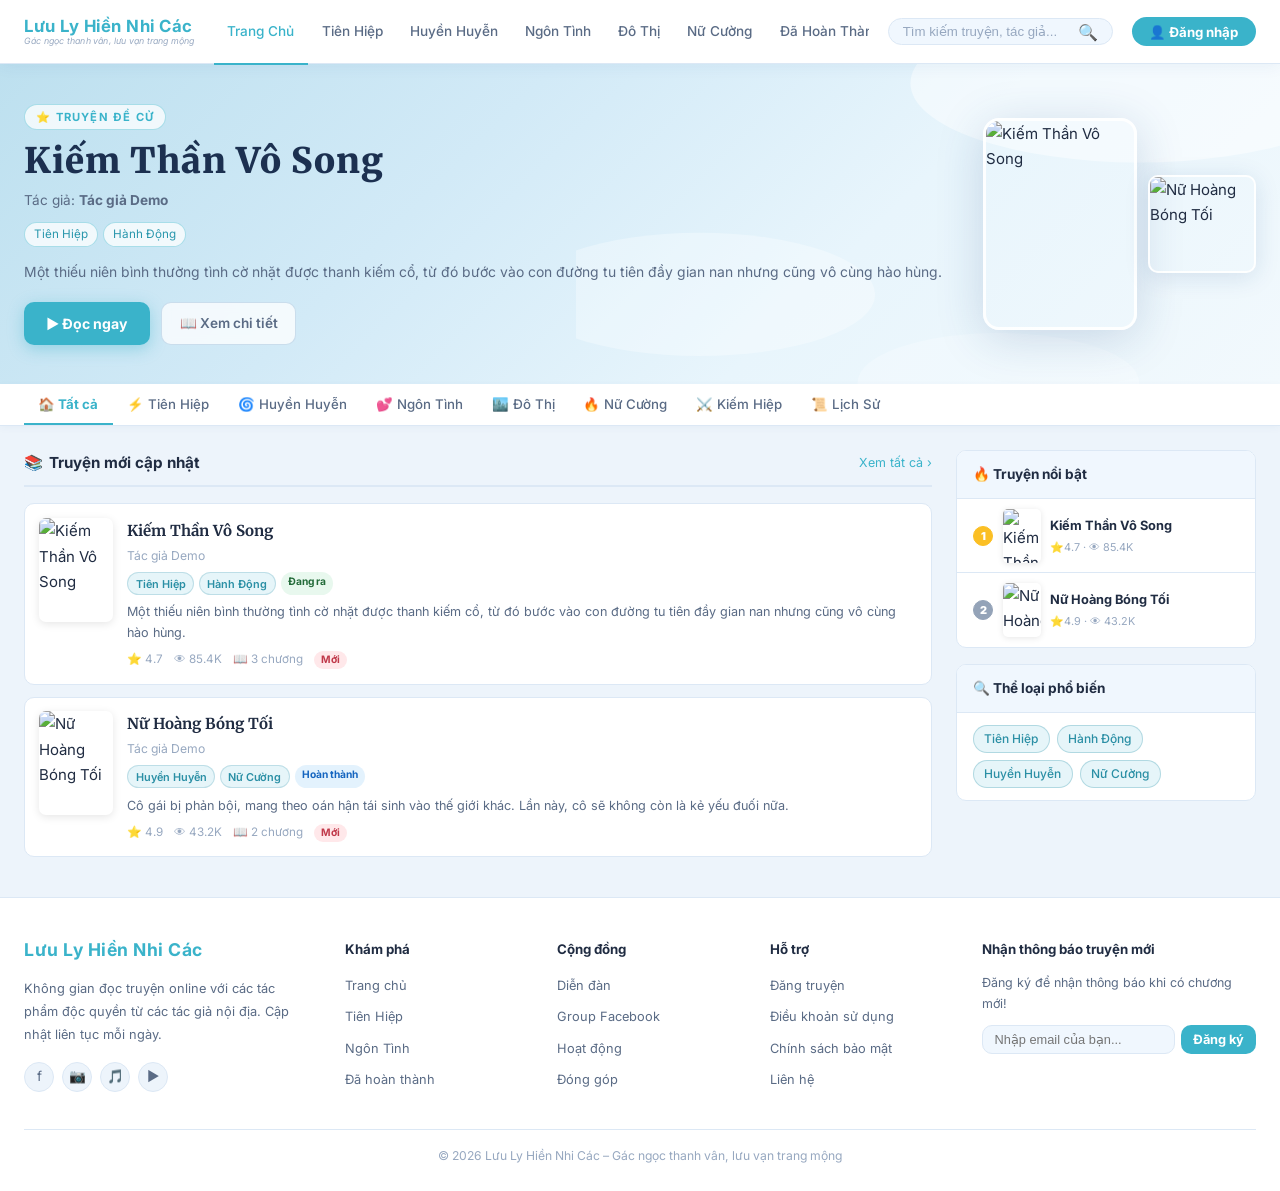
==== index.html @ 769b6526 "feat: member login/register system (login.html, register.html, otp-verify.html) - login.html: member" ====
<!DOCTYPE html>
<html lang="vi">
<head>
  <meta charset="UTF-8">
  <meta name="viewport" content="width=device-width, initial-scale=1.0">
  <title>Lưu Ly Hiền Nhi Các – Gác Ngọc Thanh Vân</title>
  <link rel="stylesheet" href="css/style.css">
</head>
<body>

<header>
  <div class="hdr-top">
    <a href="index.html" class="logo">
      <span class="logo-main">Lưu Ly Hiền Nhi Các</span>
      <span class="logo-slogan">Gác ngọc thanh vân, lưu vạn trang mộng</span>
    </a>
    <nav class="hdr-nav">
      <a href="index.html" class="active">Trang Chủ</a>
      <a href="index.html?genre=Tiên+Hiệp">Tiên Hiệp</a>
      <a href="index.html?genre=Huyền+Huyễn">Huyền Huyễn</a>
      <a href="index.html?genre=Ngôn+Tình">Ngôn Tình</a>
      <a href="index.html?genre=Đô+Thị">Đô Thị</a>
      <a href="index.html?genre=Nữ+Cường">Nữ Cường</a>
      <a href="index.html?status=Hoàn+thành">Đã Hoàn Thành</a>
      <a href="guide.html">✍️ Đăng Truyện</a>
    </nav>
    <div class="search-bar">
      <input type="text" id="search-input" placeholder="Tìm kiếm truyện, tác giả..."
             onkeydown="if(event.key==='Enter')doSearch()">
      <button onclick="doSearch()">🔍</button>
    </div>
    <button class="btn-login" onclick="alert('Tính năng sắp ra mắt!')">👤 Đăng nhập</button>
  </div>
</header>

<!-- HERO BANNER -->
<div class="hero-banner">
  <div class="hero-inner">
    <div class="hero-info">
      <div class="hero-badge">⭐ TRUYỆN ĐỀ CỬ</div>
      <h1 class="hero-title-big" id="hero-title">Đang tải...</h1>
      <div class="hero-meta" id="hero-author"></div>
      <div class="hero-tag-list" id="hero-tags"></div>
      <p class="hero-excerpt" id="hero-desc"></p>
      <div class="hero-action-btns" id="hero-btns"></div>
    </div>
    <div class="hero-covers" id="hero-covers"></div>
  </div>
</div>

<!-- GENRE TABS -->
<div class="genre-tabs-bar">
  <div class="genre-tabs">
    <button class="genre-tab active" onclick="filterGenre(this,'')">🏠 Tất cả</button>
    <button class="genre-tab" onclick="filterGenre(this,'Tiên Hiệp')">⚡ Tiên Hiệp</button>
    <button class="genre-tab" onclick="filterGenre(this,'Huyền Huyễn')">🌀 Huyền Huyễn</button>
    <button class="genre-tab" onclick="filterGenre(this,'Ngôn Tình')">💕 Ngôn Tình</button>
    <button class="genre-tab" onclick="filterGenre(this,'Đô Thị')">🏙️ Đô Thị</button>
    <button class="genre-tab" onclick="filterGenre(this,'Nữ Cường')">🔥 Nữ Cường</button>
    <button class="genre-tab" onclick="filterGenre(this,'Kiếm Hiệp')">⚔️ Kiếm Hiệp</button>
    <button class="genre-tab" onclick="filterGenre(this,'Lịch Sử')">📜 Lịch Sử</button>
  </div>
</div>

<!-- MAIN LAYOUT -->
<div class="page-layout">
  <main class="main-col">
    <div class="section-hdr">
      <h2>📚 <span id="section-heading">Truyện mới cập nhật</span></h2>
      <a href="#">Xem tất cả ›</a>
    </div>
    <div class="story-list" id="story-list">
      <div class="empty-state"><div class="icon">⏳</div><p>Đang tải...</p></div>
    </div>
  </main>

  <aside class="sidebar">
    <div class="sidebar-card">
      <div class="sidebar-card-title">🔥 Truyện nổi bật</div>
      <ul class="hot-list" id="hot-list"></ul>
    </div>
    <div class="sidebar-card">
      <div class="sidebar-card-title">🔍 Thể loại phổ biến</div>
      <div class="trend-tags" id="trend-tags"></div>
    </div>
  </aside>
</div>

<!-- FOOTER -->
<footer>
  <div class="footer-main">
    <div class="footer-brand">
      <a href="index.html" class="logo" style="margin-bottom:.5rem;display:inline-flex">
        <span class="logo-main">Lưu Ly Hiền Nhi Các</span>
      </a>
      <p class="footer-desc">Không gian đọc truyện online với các tác phẩm độc quyền từ các tác giả nội địa. Cập nhật liên tục mỗi ngày.</p>
      <div class="footer-social">
        <a href="#" title="Facebook">f</a>
        <a href="#" title="Instagram">📷</a>
        <a href="#" title="TikTok">🎵</a>
        <a href="#" title="YouTube">▶</a>
      </div>
    </div>
    <div class="footer-col">
      <h4>Khám phá</h4>
      <ul>
        <li><a href="index.html">Trang chủ</a></li>
        <li><a href="index.html?genre=Tiên+Hiệp">Tiên Hiệp</a></li>
        <li><a href="index.html?genre=Ngôn+Tình">Ngôn Tình</a></li>
        <li><a href="index.html?status=Hoàn+thành">Đã hoàn thành</a></li>
      </ul>
    </div>
    <div class="footer-col">
      <h4>Cộng đồng</h4>
      <ul>
        <li><a href="#">Diễn đàn</a></li>
        <li><a href="#">Group Facebook</a></li>
        <li><a href="#">Hoạt động</a></li>
        <li><a href="#">Đóng góp</a></li>
      </ul>
    </div>
    <div class="footer-col">
      <h4>Hỗ trợ</h4>
      <ul>
        <li><a href="guide.html">Đăng truyện</a></li>
        <li><a href="#">Điều khoản sử dụng</a></li>
        <li><a href="#">Chính sách bảo mật</a></li>
        <li><a href="#">Liên hệ</a></li>
      </ul>
    </div>
    <div class="footer-col footer-newsletter">
      <h4>Nhận thông báo truyện mới</h4>
      <p>Đăng ký để nhận thông báo khi có chương mới!</p>
      <div class="newsletter-form">
        <input type="email" id="newsletter-email" placeholder="Nhập email của bạn..."
               onkeydown="if(event.key==='Enter')subscribeNewsletter()">
        <button onclick="subscribeNewsletter()">Đăng ký</button>
      </div>
    </div>
  </div>
  <div class="footer-bottom">© 2026 Lưu Ly Hiền Nhi Các – Gác ngọc thanh vân, lưu vạn trang mộng</div>
</footer>

<script src="js/auth.js"></script>
<script src="js/app.js"></script>
<script src="js/member.js"></script>
<script>
  loadHomePage();

  const NL_FILE = 'data/newsletter.json';
  const GH_API  = 'https://api.github.com/repos/luulyhnc/luulyhiennhicac/contents/';

  async function subscribeNewsletter() {
    const input = document.getElementById('newsletter-email');
    const email = input.value.trim();
    const emailRegex = /^[^\s@]+@[^\s@]+\.[^\s@]+$/;
    if (!email) {
      input.style.borderColor = 'var(--red)';
      input.placeholder = 'Vui lòng nhập email!';
      input.focus();
      setTimeout(() => { input.style.borderColor = ''; input.placeholder = 'Nhập email của bạn...'; }, 2000);
      return;
    }
    if (!emailRegex.test(email)) {
      input.style.borderColor = 'var(--red)';
      input.focus();
      setTimeout(() => { input.style.borderColor = ''; }, 2000);
      alert('Email không hợp lệ. Vui lòng kiểm tra lại!');
      return;
    }
    // Save to GitHub if owner is logged in, otherwise just save locally
    try { await _saveNewsletterEmail(email); } catch(e) { /* silently ok */ }
    input.value = '';
    input.placeholder = '✅ Đã đăng ký!';
    input.style.borderColor = 'var(--green, #28b870)';
    setTimeout(() => { input.placeholder = 'Nhập email của bạn...'; input.style.borderColor = ''; }, 3000);
  }

  async function _saveNewsletterEmail(email) {
    // Always store in localStorage for offline resilience
    const local = JSON.parse(localStorage.getItem('_nl_emails') || '[]');
    if (!local.includes(email)) { local.push(email); localStorage.setItem('_nl_emails', JSON.stringify(local)); }

    // If owner is logged in, also persist to GitHub data/newsletter.json
    if (!window.AUTH?.isOwner) return;
    const pat = window.AUTH.pat;
    if (!pat) return;

    // GET current file (need SHA for PUT)
    let existing = [], sha = null;
    try {
      const r = await fetch(GH_API + NL_FILE, { headers:{ Authorization:`token ${pat}`, Accept:'application/vnd.github.v3+json' }});
      if (r.ok) {
        const info = await r.json();
        existing = JSON.parse(atob(info.content.replace(/\n/g,'')));
        sha = info.sha;
      }
    } catch(e) { /* file doesn't exist yet, will create */ }

    if (existing.find(e => e.email === email)) return; // duplicate
    existing.push({ email, date: new Date().toISOString().slice(0,10) });

    const b64 = btoa(unescape(encodeURIComponent(JSON.stringify(existing, null, 2))));
    const body = { message: `Newsletter: +${email}`, content: b64 };
    if (sha) body.sha = sha;
    await fetch(GH_API + NL_FILE, {
      method:'PUT',
      headers:{ Authorization:`token ${pat}`, Accept:'application/vnd.github.v3+json', 'Content-Type':'application/json' },
      body: JSON.stringify(body)
    });
  }

  // Called from admin dropdown → download all emails as CSV (opens Excel)
  async function downloadNewsletterExcel() {
    document.getElementById('_omenu')?.remove();
    let emails = [];
    // Try GitHub first if owner
    if (window.AUTH?.isOwner && window.AUTH.pat) {
      try {
        const r = await fetch(GH_API + NL_FILE, { headers:{ Authorization:`token ${window.AUTH.pat}`, Accept:'application/vnd.github.v3+json' }});
        if (r.ok) { const info = await r.json(); emails = JSON.parse(atob(info.content.replace(/\n/g,''))); }
      } catch(e) {}
    }
    // Merge with localStorage
    const local = JSON.parse(localStorage.getItem('_nl_emails') || '[]');
    local.forEach(e => { if (!emails.find(x=>x.email===e)) emails.push({email:e,date:''}); });

    if (!emails.length) { alert('Chưa có email nào đăng ký.'); return; }

    // Build CSV (UTF-8 BOM for Excel)
    const bom = '﻿';
    const csv = bom + 'STT,Email,Ngày đăng ký\n'
      + emails.map((e,i) => `${i+1},${e.email},${e.date||''}`).join('\n');
    const blob = new Blob([csv], { type:'text/csv;charset=utf-8;' });
    const url  = URL.createObjectURL(blob);
    const a    = document.createElement('a');
    a.href = url; a.download = 'newsletter_emails.csv';
    document.body.appendChild(a); a.click();
    document.body.removeChild(a); URL.revokeObjectURL(url);
  }
</script>
</body>
</html>
---- css/style.css ----
@import url('https://fonts.googleapis.com/css2?family=Inter:wght@400;500;600;700&family=Merriweather:ital,wght@0,400;0,700;1,400;1,700&display=swap');

:root {
  --bg:        #edf4fb;
  --bg2:       #f5f9ff;
  --bg3:       #f0f7fe;
  --card:      #ffffff;
  --border:    #dce8f5;
  --border2:   #c4d8ee;

  --primary:   #3ab3ca;
  --pri-d:     #2896ac;
  --pri-l:     #e0f3f8;
  --pri-ll:    #f0fafd;

  --navy:      #1c3050;
  --text:      #202c42;
  --text2:     #5a6b85;
  --text3:     #97a8c0;

  --gold:      #f5a623;
  --red:       #e05060;
  --green:     #28b870;

  --tag-bg:    #e6f5f9;
  --tag-col:   #2a8fa5;

  --radius:    10px;
  --radius-l:  16px;
  --shadow-s:  0 2px 12px rgba(25,70,130,.08);
  --shadow-m:  0 4px 24px rgba(25,70,130,.13);
  --shadow-l:  0 8px 48px rgba(25,70,130,.18);
  --hdr-h:     64px;
}

/* ── RESET ── */
*, *::before, *::after { margin:0; padding:0; box-sizing:border-box; }
a { color:inherit; text-decoration:none; }
body {
  background: var(--bg);
  color: var(--text);
  font-family: 'Inter', sans-serif;
  font-size: 15px; line-height: 1.7;
  min-height: 100vh;
}
img { display:block; object-fit:cover; }
button { cursor:pointer; font-family:inherit; }

/* ── HEADER ── */
header {
  background: #fff;
  border-bottom: 1.5px solid var(--border);
  box-shadow: 0 2px 16px rgba(25,70,130,.06);
  position: sticky; top:0; z-index:200;
  height: var(--hdr-h);
}
.hdr-top {
  max-width: 1280px; margin:0 auto;
  height:100%; padding:0 1.5rem;
  display:flex; align-items:center; gap:1.2rem;
}

/* Logo */
.logo {
  display:flex; flex-direction:column;
  line-height:1.15; text-decoration:none; flex-shrink:0;
}
.logo-main {
  font-size:1.05rem; font-weight:700; letter-spacing:.5px;
  color: var(--primary);
}
.logo-slogan {
  font-size:.55rem; font-style:italic;
  color: var(--text3); letter-spacing:.2px;
}

/* Nav */
.hdr-nav {
  display:flex; flex:1; overflow-x:auto; scrollbar-width:none;
  gap:0;
}
.hdr-nav::-webkit-scrollbar { display:none; }
.hdr-nav a {
  display:block; padding:0 .85rem; line-height:var(--hdr-h);
  font-size:.85rem; font-weight:500; white-space:nowrap;
  color:var(--text2);
  border-bottom:2.5px solid transparent;
  transition:color .2s, border-color .2s;
}
.hdr-nav a:hover, .hdr-nav a.active {
  color:var(--primary); border-bottom-color:var(--primary);
}

/* Search */
.search-bar {
  display:flex; align-items:center;
  background:var(--bg3); border:1.5px solid var(--border);
  border-radius:24px; padding:.3rem .85rem; gap:.4rem;
  min-width:180px; max-width:260px;
  transition:border-color .2s, box-shadow .2s;
}
.search-bar:focus-within {
  border-color:var(--primary); box-shadow:0 0 0 3px var(--pri-ll);
}
.search-bar input {
  border:none; outline:none; background:transparent;
  font-size:.83rem; color:var(--text); flex:1; min-width:60px;
}
.search-bar input::placeholder { color:var(--text3); }
.search-bar button {
  background:none; border:none; color:var(--text3);
  font-size:1rem; padding:0; line-height:1;
}
.search-bar button:hover { color:var(--primary); }

/* Login btn */
.btn-login {
  background:var(--primary); color:#fff; border:none; border-radius:24px;
  padding:.4rem 1.1rem; font-size:.83rem; font-weight:700;
  white-space:nowrap; flex-shrink:0; transition:background .2s;
}
.btn-login:hover { background:var(--pri-d); }

/* ── HERO BANNER ── */
.hero-banner {
  background:linear-gradient(135deg,#bde0ef 0%,#d2eaf7 35%,#e8f5fc 65%,#f2f9fd 100%);
  min-height:320px; position:relative; overflow:hidden;
  display:flex; align-items:center;
}
.hero-banner::before {
  content:''; position:absolute; inset:0;
  background:url("data:image/svg+xml,%3Csvg xmlns='http://www.w3.org/2000/svg' viewBox='0 0 400 300'%3E%3Cellipse cx='320' cy='70' rx='130' ry='45' fill='rgba(255,255,255,0.45)'/%3E%3Cellipse cx='70' cy='190' rx='100' ry='35' fill='rgba(255,255,255,0.3)'/%3E%3Cellipse cx='240' cy='240' rx='80' ry='28' fill='rgba(255,255,255,0.22)'/%3E%3C/svg%3E") no-repeat right center / 55%;
  pointer-events:none;
}
.hero-inner {
  max-width:1280px; margin:0 auto; width:100%;
  padding:2rem 1.5rem;
  display:flex; align-items:center; gap:2.5rem;
  position:relative; z-index:1;
}
.hero-info { flex:1; min-width:0; }
.hero-badge {
  display:inline-flex; align-items:center; gap:.35rem;
  background:rgba(255,255,255,.75); border:1px solid rgba(58,179,202,.4);
  border-radius:20px; padding:.15rem .7rem;
  font-size:.7rem; font-weight:700; color:var(--primary);
  letter-spacing:1.2px; text-transform:uppercase; margin-bottom:.65rem;
}
.hero-title-big {
  font-size:2.2rem; font-weight:900; color:var(--navy);
  font-family:'Merriweather',Georgia,serif; line-height:1.2;
  margin-bottom:.4rem; letter-spacing:1px;
}
.hero-meta { font-size:.85rem; color:var(--text2); margin-bottom:.6rem; }
.hero-tag-list { display:flex; flex-wrap:wrap; gap:.35rem; margin-bottom:.8rem; }
.hero-tag {
  background:rgba(255,255,255,.75); border:1px solid rgba(58,179,202,.4);
  border-radius:20px; padding:.12rem .55rem;
  font-size:.73rem; color:var(--pri-d);
}
.hero-excerpt {
  font-size:.87rem; color:var(--text2); line-height:1.75;
  display:-webkit-box; -webkit-line-clamp:3; -webkit-box-orient:vertical; overflow:hidden;
  margin-bottom:1.1rem;
}
.hero-action-btns { display:flex; gap:.7rem; flex-wrap:wrap; }
.btn-primary {
  background:var(--primary); color:#fff; border:none; border-radius:var(--radius);
  padding:.6rem 1.4rem; font-size:.88rem; font-weight:700;
  display:inline-flex; align-items:center; gap:.4rem;
  box-shadow:0 4px 16px rgba(58,179,202,.4);
  transition:background .2s, transform .15s, box-shadow .2s;
}
.btn-primary:hover { background:var(--pri-d); transform:translateY(-2px); }
.btn-outline-white {
  background:rgba(255,255,255,.75); color:var(--text2);
  border:1.5px solid rgba(200,220,235,.95); border-radius:var(--radius);
  padding:.55rem 1.1rem; font-size:.85rem; font-weight:600;
  display:inline-flex; align-items:center; gap:.4rem;
  backdrop-filter:blur(4px); transition:all .2s;
}
.btn-outline-white:hover { border-color:var(--primary); color:var(--primary); }

/* Hero covers */
.hero-covers { display:flex; gap:.7rem; align-items:center; flex-shrink:0; }
.hero-cover-main {
  width:154px; height:212px; border-radius:var(--radius-l);
  box-shadow:var(--shadow-l); object-fit:cover;
  border:3px solid rgba(255,255,255,.9);
}
.hero-cover-stack { display:flex; flex-direction:column; gap:.5rem; }
.hero-cover-side {
  width:108px; height:98px; border-radius:var(--radius);
  object-fit:cover; box-shadow:var(--shadow-m);
  border:2.5px solid rgba(255,255,255,.9);
}
.hero-cover-ph {
  background:linear-gradient(135deg,var(--pri-l),#c8e8f4);
  display:flex; align-items:center; justify-content:center;
  font-size:.75rem; color:var(--text3); text-align:center; padding:.5rem;
}

/* ── GENRE TABS ── */
.genre-tabs-bar {
  background:#fff; border-bottom:1.5px solid var(--border);
  position:sticky; top:var(--hdr-h); z-index:100;
  box-shadow:0 2px 8px rgba(25,70,130,.04);
}
.genre-tabs {
  max-width:1280px; margin:0 auto; padding:0 1.5rem;
  display:flex; overflow-x:auto; scrollbar-width:none;
}
.genre-tabs::-webkit-scrollbar { display:none; }
.genre-tab {
  display:inline-flex; align-items:center; gap:.35rem;
  padding:.72rem .9rem; font-size:.83rem; font-weight:500;
  color:var(--text2); white-space:nowrap;
  background:none; border:none;
  border-bottom:2.5px solid transparent;
  transition:color .2s, border-color .2s;
}
.genre-tab:hover { color:var(--primary); }
.genre-tab.active { color:var(--primary); border-bottom-color:var(--primary); font-weight:700; }

/* ── PAGE LAYOUT ── */
.page-layout {
  max-width:1280px; margin:1.5rem auto; padding:0 1.5rem;
  display:grid; grid-template-columns:1fr 300px; gap:1.5rem;
  align-items:start;
}
.main-col { min-width:0; }
.section-hdr {
  display:flex; align-items:center; justify-content:space-between;
  padding-bottom:.6rem; margin-bottom:1rem;
  border-bottom:2px solid var(--border);
}
.section-hdr h2 {
  font-size:.95rem; font-weight:700;
  display:flex; align-items:center; gap:.4rem;
}
.section-hdr a { font-size:.78rem; color:var(--primary); }
.section-hdr a:hover { text-decoration:underline; }

/* ── HORIZONTAL CARD ── */
.story-list { display:flex; flex-direction:column; gap:.75rem; }
.card-h {
  display:flex; gap:.9rem; align-items:flex-start;
  background:var(--card); border:1.5px solid var(--border);
  border-radius:var(--radius); padding:.85rem;
  transition:box-shadow .2s, border-color .2s, transform .15s;
  cursor:pointer;
}
.card-h:hover {
  box-shadow:var(--shadow-m); border-color:var(--border2);
  transform:translateY(-1px);
}
.card-h-cover {
  width:74px; min-width:74px; height:104px;
  border-radius:7px; object-fit:cover;
  box-shadow:0 2px 8px rgba(0,0,0,.1);
}
.card-h-ph {
  width:74px; min-width:74px; height:104px;
  border-radius:7px;
  background:linear-gradient(135deg,var(--pri-l),#cce8f4);
  display:flex; align-items:center; justify-content:center;
  font-size:1.8rem;
}
.card-h-info { flex:1; min-width:0; }
.card-h-title {
  font-size:.94rem; font-weight:700; color:var(--text);
  font-family:'Merriweather',Georgia,serif; margin-bottom:.15rem;
  display:-webkit-box; -webkit-line-clamp:1; -webkit-box-orient:vertical; overflow:hidden;
  transition:color .2s;
}
.card-h:hover .card-h-title { color:var(--primary); }
.card-h-author { font-size:.76rem; color:var(--text3); margin-bottom:.35rem; }
.card-h-tags { display:flex; flex-wrap:wrap; gap:.28rem; margin-bottom:.45rem; }
.tag {
  background:var(--tag-bg); color:var(--tag-col);
  border:1px solid rgba(42,143,165,.22);
  border-radius:20px; padding:.08rem .48rem;
  font-size:.68rem; font-weight:600;
}
.card-h-desc {
  font-size:.79rem; color:var(--text2); line-height:1.6;
  display:-webkit-box; -webkit-line-clamp:2; -webkit-box-orient:vertical; overflow:hidden;
  margin-bottom:.45rem;
}
.card-h-stats { display:flex; align-items:center; gap:.7rem; font-size:.73rem; color:var(--text3); }
.card-h-stats span { display:flex; align-items:center; gap:.18rem; }
.stat-star { color:var(--gold); }
.badge-new {
  background:#ffe8ea; color:#c0394a;
  border-radius:20px; padding:.04rem .44rem; font-size:.64rem; font-weight:700;
}
.badge-status-sm { border-radius:20px; padding:.04rem .44rem; font-size:.64rem; font-weight:700; }
.bs-done    { background:#e3f2fd; color:#1565c0; }
.bs-ongoing { background:#e8f8ee; color:#246b3a; }

/* ── SIDEBAR ── */
.sidebar {
  display:flex; flex-direction:column; gap:1rem;
  position:sticky; top:calc(var(--hdr-h) + 50px + 1rem);
}
.sidebar-card {
  background:var(--card); border:1.5px solid var(--border);
  border-radius:var(--radius); overflow:hidden;
}
.sidebar-card-title {
  display:flex; align-items:center; gap:.4rem;
  padding:.75rem 1rem; font-size:.85rem; font-weight:700;
  border-bottom:1.5px solid var(--border); background:var(--bg3);
}
.hot-list { list-style:none; }
.hot-item {
  display:flex; align-items:center; gap:.6rem;
  padding:.6rem 1rem; border-bottom:1px solid var(--border);
  text-decoration:none; transition:background .15s;
}
.hot-item:last-child { border-bottom:none; }
.hot-item:hover { background:var(--pri-ll); }
.hot-rank {
  width:20px; height:20px; border-radius:50%;
  display:flex; align-items:center; justify-content:center;
  font-size:.68rem; font-weight:900; flex-shrink:0;
  background:var(--bg); color:var(--text3); border:1.5px solid var(--border);
}
.hot-rank.r1 { background:#fbbf24; color:#fff; border-color:#fbbf24; }
.hot-rank.r2 { background:#94a3b8; color:#fff; border-color:#94a3b8; }
.hot-rank.r3 { background:#b07245; color:#fff; border-color:#b07245; }
.hot-cover { width:38px; height:54px; border-radius:5px; object-fit:cover; flex-shrink:0; box-shadow:0 1px 6px rgba(0,0,0,.1); }
.hot-cover-ph { width:38px; height:54px; border-radius:5px; background:var(--pri-l); display:flex; align-items:center; justify-content:center; font-size:1.1rem; flex-shrink:0; }
.hot-info { min-width:0; flex:1; }
.hot-title {
  font-size:.8rem; font-weight:700; color:var(--text);
  display:-webkit-box; -webkit-line-clamp:1; -webkit-box-orient:vertical; overflow:hidden;
  margin-bottom:.06rem;
}
.hot-item:hover .hot-title { color:var(--primary); }
.hot-meta { font-size:.68rem; color:var(--text3); }
.trend-tags { padding:.75rem 1rem; display:flex; flex-wrap:wrap; gap:.45rem; }
.trend-tag {
  background:var(--tag-bg); color:var(--tag-col);
  border:1px solid rgba(42,143,165,.28); border-radius:20px;
  padding:.18rem .65rem; font-size:.75rem; font-weight:500;
  cursor:pointer; text-decoration:none; transition:all .15s;
}
.trend-tag:hover { background:var(--pri-l); border-color:var(--primary); }

/* ── STORY DETAIL ── */
.story-layout {
  display:flex; gap:2rem; align-items:flex-start;
  background:var(--card); border:1.5px solid var(--border);
  border-radius:var(--radius-l); padding:2rem; margin-bottom:1.5rem;
  box-shadow:var(--shadow-s);
}
.story-cover-wrap img { width:160px; border-radius:var(--radius); box-shadow:var(--shadow-m); }
.story-cover-wrap .cover-placeholder {
  width:160px; height:218px; border-radius:var(--radius);
  background:linear-gradient(135deg,var(--pri-l),#cce8f5);
  display:flex; align-items:center; justify-content:center; font-size:3rem;
}
.follow-btn {
  display:block; width:160px; margin-top:.7rem; text-align:center;
  padding:.45rem; background:var(--pri-l); color:var(--primary);
  border:1.5px solid rgba(58,179,202,.35); border-radius:var(--radius);
  font-size:.83rem; font-weight:700; transition:all .2s;
}
.follow-btn:hover { background:var(--primary); color:#fff; border-color:var(--primary); }
.story-info { flex:1; min-width:0; }
.story-info h1 {
  font-size:1.7rem; font-weight:900; font-family:'Merriweather',Georgia,serif;
  margin-bottom:.4rem; color:var(--navy); line-height:1.25;
}
.stars { color:var(--gold); letter-spacing:1px; }
.star-count { font-size:.8rem; color:var(--text3); }
.stat-row { display:flex; gap:1.5rem; margin:.8rem 0; }
.stat-item { text-align:center; }
.stat-item .val { font-size:1.2rem; font-weight:900; color:var(--navy); }
.stat-item .key { font-size:.73rem; color:var(--text3); }
.story-meta-table { width:100%; border-collapse:collapse; margin:.8rem 0; font-size:.85rem; }
.story-meta-table td { padding:.4rem .5rem; border-bottom:1px solid var(--border); }
.story-meta-table td:first-child { color:var(--text3); width:90px; font-weight:500; }
.genre-tag {
  display:inline-block; background:var(--tag-bg); color:var(--tag-col);
  border:1px solid rgba(42,143,165,.22); border-radius:20px;
  padding:.08rem .5rem; font-size:.75rem; margin-right:.3rem; font-weight:600;
}
.genre-tag:hover { background:var(--pri-l); }
.desc-box {
  background:var(--bg3); border:1px solid var(--border); border-radius:var(--radius);
  padding:.9rem 1rem; font-size:.87rem; color:var(--text2); line-height:1.8; margin:.8rem 0;
}
.action-btns { display:flex; gap:.7rem; flex-wrap:wrap; margin-top:.9rem; }

/* Chapter list */
.chap-list-wrap { background:var(--card); border:1.5px solid var(--border); border-radius:var(--radius); overflow:hidden; box-shadow:var(--shadow-s); }
.chap-list-header {
  display:flex; align-items:center; justify-content:space-between;
  padding:.75rem 1rem; background:var(--bg3); border-bottom:1.5px solid var(--border);
}
.chap-list-header .title { font-size:.88rem; font-weight:700; }
.chap-controls { display:flex; gap:.4rem; }
.chap-sort-btn {
  background:var(--bg); border:1.5px solid var(--border); border-radius:6px;
  padding:.22rem .65rem; font-size:.76rem; color:var(--text2); transition:all .15s;
}
.chap-sort-btn:hover, .chap-sort-btn.active { border-color:var(--primary); color:var(--primary); background:var(--pri-ll); }
.chap-grid { display:grid; grid-template-columns:repeat(auto-fill,minmax(200px,1fr)); }
.chap-item {
  display:flex; align-items:center; gap:.4rem;
  padding:.55rem .85rem; border-bottom:1px solid var(--border); border-right:1px solid var(--border);
  cursor:pointer; font-size:.81rem; color:var(--text2); transition:background .15s, color .15s;
}
.chap-item:hover { background:var(--pri-ll); color:var(--primary); }
.chap-num { font-size:.68rem; color:var(--text3); min-width:24px; font-weight:600; }
.chap-title { display:-webkit-box; -webkit-line-clamp:1; -webkit-box-orient:vertical; overflow:hidden; }
.chap-pagination { display:flex; align-items:center; justify-content:center; gap:.35rem; padding:.75rem; flex-wrap:wrap; }
.page-btn {
  background:var(--bg3); border:1.5px solid var(--border); color:var(--text2);
  padding:.28rem .6rem; border-radius:6px; font-size:.78rem; min-width:30px; transition:all .2s;
}
.page-btn:hover, .page-btn.active { background:var(--primary); color:#fff; border-color:var(--primary); }

/* ── BUTTONS ── */
.btn {
  display:inline-flex; align-items:center; gap:.4rem;
  padding:.5rem 1.1rem; border-radius:var(--radius);
  font-size:.84rem; font-weight:600; border:1.5px solid transparent;
  cursor:pointer; transition:all .2s; font-family:inherit;
}
.btn-accent { background:var(--primary); color:#fff; border-color:var(--primary); box-shadow:0 2px 10px rgba(58,179,202,.28); }
.btn-accent:hover { background:var(--pri-d); box-shadow:0 4px 14px rgba(58,179,202,.38); }
.btn-accent:disabled { opacity:.35; cursor:not-allowed; }
.btn-outline { background:var(--card); color:var(--text2); border-color:var(--border); }
.btn-outline:hover { border-color:var(--primary); color:var(--primary); }
.btn-outline:disabled { opacity:.35; cursor:not-allowed; }

/* ── BREADCRUMB ── */
.breadcrumb {
  font-size:.78rem; color:var(--text3); padding:.55rem 0;
  display:flex; flex-wrap:wrap; align-items:center; gap:.28rem; margin-bottom:1.1rem;
}
.breadcrumb a { color:var(--primary); }
.breadcrumb a:hover { text-decoration:underline; }
.breadcrumb .sep { color:var(--border2); }

/* ── READER ── */
.reader-toolbar {
  background:#fff; border-bottom:1.5px solid var(--border);
  position:sticky; top:var(--hdr-h); z-index:100; padding:.48rem 1.2rem;
  box-shadow:0 2px 8px rgba(25,70,130,.05);
}
.reader-toolbar-inner {
  max-width:860px; margin:0 auto;
  display:flex; align-items:center; justify-content:space-between; gap:.5rem; flex-wrap:wrap;
}
.reader-chapter-title { font-weight:700; font-size:.88rem; color:var(--text); }
.reader-controls { display:flex; gap:.35rem; align-items:center; }
.ctrl-btn {
  background:var(--bg3); border:1.5px solid var(--border); color:var(--text2);
  width:29px; height:29px; border-radius:6px; font-size:.8rem;
  display:flex; align-items:center; justify-content:center; transition:all .18s;
}
.ctrl-btn:hover { border-color:var(--primary); color:var(--primary); }
.ctrl-label { font-size:.72rem; color:var(--text3); margin:0 .18rem; }
.reader-content-wrap { max-width:800px; margin:1.5rem auto; padding:0 1.2rem; }
.reader-nav-top, .reader-nav-bottom {
  display:flex; align-items:center; justify-content:space-between;
  gap:.5rem; flex-wrap:wrap; margin-bottom:1rem;
}
.reader-body {
  background:#fff; border-radius:var(--radius); padding:2.2rem 2.8rem;
  border:1.5px solid var(--border); box-shadow:var(--shadow-s);
  font-size:var(--reader-fs,17px); line-height:var(--reader-lh,1.8);
  color:var(--text); white-space:pre-wrap;
  font-family:var(--reader-font,'Merriweather',Georgia,serif);
  transition:background .3s, color .3s, font-size .15s, line-height .15s;
}
body.reader-light .reader-body { background:#f5f0e8; color:#2c2018; border-color:#d8cfc4; }
body.reader-sepia  .reader-body { background:#f0e6d0; color:#3d2b1f; border-color:#d4c5a9; }
body.reader-dark   .reader-body { background:#1e2430; color:#c8d0dc; border-color:#2e3a4a; }
body.reader-dark   { background:#15191f; }
body.reader-green  .reader-body { background:#e8f0e4; color:#1e3020; border-color:#c0d4b8; }
body.reader-green  { background:#d8ecd2; }

/* Reading width variants */
.reader-content-wrap.rw-narrow { max-width:620px; }
.reader-content-wrap.rw-normal { max-width:800px; }
.reader-content-wrap.rw-wide   { max-width:1020px; }

.reader-nav-bottom { margin-top:1rem; }

/* ── TYPOGRAPHY PANEL ── */
.ctrl-typo-toggle {
  width:auto!important; padding:0 .75rem; font-size:.8rem!important;
  font-weight:600; gap:.3rem; white-space:nowrap;
}
.typo-panel {
  max-height:0; overflow:hidden;
  transition:max-height .28s cubic-bezier(.4,0,.2,1);
  background:#fff; border-top:1px solid var(--border);
}
.typo-panel--open { max-height:420px; }
.typo-panel-inner {
  max-width:860px; margin:0 auto;
  padding:.7rem 0 .85rem;
  display:flex; flex-direction:column; gap:.55rem;
}
.typo-row {
  display:flex; align-items:center; gap:.75rem; flex-wrap:wrap;
}
.typo-label {
  font-size:.72rem; font-weight:700; color:var(--text3);
  text-transform:uppercase; letter-spacing:.6px;
  min-width:72px; flex-shrink:0;
}
.font-pills { display:flex; flex-wrap:wrap; gap:.35rem; }
.font-pill {
  border:1.5px solid var(--border); background:var(--bg3); color:var(--text2);
  border-radius:20px; padding:.25rem .75rem; font-size:.82rem; cursor:pointer;
  transition:all .18s; line-height:1.5;
}
.font-pill:hover   { border-color:var(--primary); color:var(--primary); }
.font-pill.active  { border-color:var(--primary); background:var(--pri-l); color:var(--pri-d); font-weight:700; }
.typo-ctrl-row {
  display:flex; align-items:center; gap:.4rem; flex-wrap:nowrap;
}
.typo-val {
  min-width:40px; text-align:center; font-size:.82rem; font-weight:700;
  color:var(--navy); background:var(--bg3); border-radius:6px;
  padding:.2rem .4rem; border:1.5px solid var(--border);
}
.typo-slider {
  -webkit-appearance:none; appearance:none;
  width:130px; height:4px; border-radius:4px;
  background:var(--border2); outline:none; cursor:pointer;
  accent-color:var(--primary);
}
.typo-slider::-webkit-slider-thumb {
  -webkit-appearance:none; width:14px; height:14px;
  border-radius:50%; background:var(--primary); cursor:pointer;
  box-shadow:0 1px 4px rgba(58,179,202,.4);
}
.theme-chips, .width-chips { display:flex; gap:.35rem; flex-wrap:wrap; }
.theme-chip, .width-chip {
  border:1.5px solid var(--border); background:var(--bg3); color:var(--text2);
  border-radius:20px; padding:.25rem .72rem; font-size:.82rem; cursor:pointer;
  transition:all .18s; white-space:nowrap;
}
.theme-chip:hover, .width-chip:hover   { border-color:var(--primary); color:var(--primary); }
.theme-chip.active, .width-chip.active { border-color:var(--primary); background:var(--pri-l); color:var(--pri-d); font-weight:700; }

/* ── OWNER EDIT BAR ── */
.owner-edit-bar {
  background:linear-gradient(90deg,#e8f5e9,#f0fdf4);
  border:1.5px solid #a8d5b5; border-radius:var(--radius);
  padding:.55rem 1rem; display:flex; align-items:center;
  gap:.55rem; flex-wrap:wrap; margin-bottom:1rem;
  box-shadow:0 2px 8px rgba(39,174,96,.1);
}
.oe-badge {
  font-size:.75rem; font-weight:700; color:#27ae60;
  background:#d5f0dd; border-radius:20px; padding:.18rem .65rem;
  flex-shrink:0;
}
.oe-btn {
  background:#fff; border:1.5px solid #a8d5b5; color:#27ae60;
  border-radius:7px; padding:.3rem .75rem; font-size:.8rem;
  font-weight:600; font-family:inherit; cursor:pointer; transition:all .18s;
}
.oe-btn:hover { background:#27ae60; color:#fff; border-color:#27ae60; }
.oe-btn.oe-danger { color:var(--red); border-color:#f0b8bc; }
.oe-btn.oe-danger:hover { background:var(--red); color:#fff; border-color:var(--red); }
.chap-edit-btn {
  margin-left:auto; background:none; border:1px solid #c5dce9;
  border-radius:5px; padding:.15rem .45rem; font-size:.75rem;
  color:var(--text3); cursor:pointer; flex-shrink:0; transition:all .15s;
}
.chap-edit-btn:hover { border-color:var(--primary); color:var(--primary); background:var(--pri-ll); }

/* ── INTERSTITIAL ── */
#interstitial-overlay {
  display:none; position:fixed; inset:0;
  background:rgba(20,40,80,.55); z-index:9999;
  align-items:center; justify-content:center; backdrop-filter:blur(4px);
}
#interstitial-overlay.show { display:flex; }
.interstitial-box {
  background:#fff; border:1.5px solid var(--border); border-radius:18px;
  padding:2.5rem 2rem; max-width:420px; width:90%;
  text-align:center; box-shadow:var(--shadow-l);
}
.interstitial-box h2 {
  font-size:1.15rem; margin-bottom:.3rem;
  color:var(--navy);
}
.interstitial-box p { color:var(--text2); margin-bottom:1.3rem; font-size:.87rem; }
.ad-banner {
  background:var(--bg3); border:1.5px solid var(--border); border-radius:var(--radius);
  padding:.85rem 1rem; margin-bottom:1.3rem; cursor:pointer;
  transition:border-color .2s; text-align:left;
}
.ad-banner:hover { border-color:var(--primary); }
.ad-label { font-size:.65rem; color:var(--text3); text-transform:uppercase; letter-spacing:1.5px; margin-bottom:.28rem; }
.ad-title { font-weight:700; font-size:.9rem; margin-bottom:.18rem; color:var(--text); }
.ad-desc { font-size:.8rem; color:var(--text2); }
.countdown-wrap { display:flex; align-items:center; justify-content:center; gap:1rem; margin-bottom:1.2rem; }
.countdown-circle {
  width:52px; height:52px; border-radius:50%;
  border:3px solid var(--border); border-top-color:var(--primary);
  animation:cspin 1s linear infinite;
  display:flex; align-items:center; justify-content:center;
  font-size:1.15rem; font-weight:900; color:var(--navy);
}
.countdown-circle span { animation:none; }
@keyframes cspin { to { transform:rotate(360deg); } }
.intst-btns { display:flex; align-items:center; justify-content:center; gap:.65rem; }
.btn-skip {
  background:transparent; color:var(--text2); border:1.5px solid var(--border);
  border-radius:var(--radius); padding:.42rem .95rem; font-size:.8rem; transition:all .2s;
}
.btn-skip:hover { border-color:var(--primary); color:var(--primary); }
.btn-skip:disabled { opacity:.32; cursor:not-allowed; }
.btn-continue {
  background:var(--primary); color:#fff; border:none; border-radius:var(--radius);
  padding:.48rem 1.25rem; font-weight:700; font-size:.86rem;
  box-shadow:0 2px 10px rgba(58,179,202,.3); transition:all .2s;
}
.btn-continue:hover { background:var(--pri-d); }
.btn-continue:disabled { opacity:.32; cursor:not-allowed; }

/* ── UTILS ── */
.sec-title {
  font-size:.87rem; font-weight:700; display:flex; align-items:center; gap:.45rem;
  padding:.65rem 0; margin:.9rem 0 .4rem; border-bottom:2px solid var(--border); color:var(--text);
}
.empty-state { text-align:center; padding:3rem 1rem; color:var(--text3); }
.empty-state .icon { font-size:2.5rem; margin-bottom:.7rem; }
.container { max-width:1200px; margin:0 auto; padding:0 1.2rem; }

/* ── FOOTER ── */
footer {
  background:#fff; border-top:1.5px solid var(--border);
  padding:2.5rem 1.5rem 1.5rem; margin-top:2.5rem;
}
.footer-main {
  max-width:1280px; margin:0 auto;
  display:grid; grid-template-columns:1.6fr 1fr 1fr 1fr 1.5fr;
  gap:2rem; margin-bottom:2rem;
}
.footer-brand .logo-main { font-size:1.1rem; }
.footer-desc { font-size:.8rem; color:var(--text2); line-height:1.8; margin:.5rem 0 1rem; }
.footer-social { display:flex; gap:.5rem; }
.footer-social a {
  width:30px; height:30px; border-radius:50%;
  background:var(--bg); border:1.5px solid var(--border);
  display:flex; align-items:center; justify-content:center;
  font-size:.85rem; color:var(--text2); text-decoration:none; transition:all .2s;
}
.footer-social a:hover { border-color:var(--primary); color:var(--primary); background:var(--pri-ll); }
.footer-col h4 { font-size:.83rem; font-weight:700; margin-bottom:.7rem; color:var(--text); }
.footer-col ul { list-style:none; }
.footer-col li { margin-bottom:.36rem; }
.footer-col a { font-size:.8rem; color:var(--text2); transition:color .15s; }
.footer-col a:hover { color:var(--primary); }
.footer-newsletter p { font-size:.78rem; color:var(--text2); margin:.3rem 0 .65rem; }
.newsletter-form { display:flex; gap:.4rem; }
.newsletter-form input {
  flex:1; background:var(--bg3); border:1.5px solid var(--border); border-radius:var(--radius);
  padding:.38rem .7rem; font-size:.8rem; color:var(--text); outline:none; transition:border-color .2s;
}
.newsletter-form input:focus { border-color:var(--primary); }
.newsletter-form button {
  background:var(--primary); color:#fff; border:none; border-radius:var(--radius);
  padding:.38rem .75rem; font-size:.8rem; font-weight:700; white-space:nowrap; transition:background .2s;
}
.newsletter-form button:hover { background:var(--pri-d); }
.footer-simple {
  max-width:1280px; margin:0 auto;
  display:flex; justify-content:space-between; align-items:center;
  flex-wrap:wrap; gap:.5rem;
}
.footer-simple span { font-size:.8rem; color:var(--text2); }
.footer-bottom {
  max-width:1280px; margin:0 auto; padding-top:1rem;
  border-top:1px solid var(--border); font-size:.76rem; color:var(--text3); text-align:center;
}

/* Guide page */
.guide-hero {
  background:linear-gradient(135deg,#bde0ef 0%,#d2eaf7 50%,#f0f7fd 100%);
  padding:3rem 1rem 2.5rem; text-align:center;
  border-bottom:2px solid var(--border);
}
.guide-hero h1 {
  font-size:2rem; font-weight:900; margin-bottom:.5rem;
  font-family:'Merriweather',Georgia,serif; color:var(--navy);
}
.guide-hero h1 span { color:var(--primary); }
.guide-hero p { color:var(--text2); font-size:1rem; max-width:600px; margin:0 auto; }

/* ── MEMBER AUTH FORMS ── */
.auth-wrap { display:flex; justify-content:center; padding:1.5rem 1rem 3rem; }
.auth-card {
  background:var(--card); border:1.5px solid var(--border);
  border-radius:var(--radius-l); box-shadow:var(--shadow-m);
  width:100%; max-width:560px; overflow:hidden;
}
.auth-card-title {
  background:var(--bg3); border-bottom:1.5px solid var(--border);
  padding:.8rem 1.4rem; font-size:.88rem; font-weight:800;
  color:var(--primary); letter-spacing:.5px; text-transform:uppercase;
}
.auth-card-icon { color:var(--gold); margin-right:.35rem; }
.auth-card-body { padding:1.5rem 1.8rem; }
.auth-form-group { margin-bottom:1rem; }
.auth-form-group > label {
  display:block; font-size:.82rem; font-weight:600;
  color:var(--text); margin-bottom:.32rem;
}
.auth-input {
  width:100%; padding:.52rem .75rem;
  border:1.5px solid var(--border2); border-radius:7px;
  font-size:.9rem; font-family:inherit; color:var(--text);
  background:#fff; outline:none; box-sizing:border-box;
  transition:border-color .2s, box-shadow .2s;
}
.auth-input:focus { border-color:var(--primary); box-shadow:0 0 0 3px rgba(58,179,202,.12); }
.auth-input.input-error { border-color:var(--red); }
.auth-hint { font-size:.73rem; color:var(--text3); margin-top:.25rem; }
.auth-pw-wrap { position:relative; }
.auth-pw-wrap .auth-input { padding-right:2.6rem; }
.auth-pw-toggle {
  position:absolute; right:.6rem; top:50%; transform:translateY(-50%);
  background:none; border:none; cursor:pointer; color:var(--text3);
  font-size:.9rem; padding:0; line-height:1; transition:color .15s;
}
.auth-pw-toggle:hover { color:var(--primary); }
.auth-check-row { display:flex; align-items:center; gap:.45rem; margin-bottom:.9rem; }
.auth-check-row input[type=checkbox] { width:15px; height:15px; accent-color:var(--primary); cursor:pointer; flex-shrink:0; }
.auth-check-row label { font-size:.83rem; color:var(--text2); cursor:pointer; line-height:1.4; }
.auth-alert-error { background:#fdecea; color:var(--red); border-radius:7px; padding:.48rem .8rem; font-size:.82rem; margin-bottom:.8rem; }
.auth-alert-success { background:#e8f5e9; color:#27ae60; border-radius:7px; padding:.48rem .8rem; font-size:.82rem; margin-bottom:.8rem; }
.btn-auth {
  width:100%; padding:.62rem; border:none; border-radius:8px;
  font-size:.92rem; font-weight:700; font-family:inherit;
  cursor:pointer; transition:all .2s; margin-bottom:.45rem;
}
.btn-auth-primary { background:var(--primary); color:#fff; }
.btn-auth-primary:hover { background:var(--pri-d); }
.btn-auth-primary:disabled { opacity:.52; cursor:not-allowed; }
.auth-footer-links { text-align:center; border-top:1px solid var(--border); padding-top:.9rem; margin-top:.3rem; }
.auth-footer-links a { font-size:.84rem; color:var(--primary); text-decoration:none; display:block; margin-bottom:.32rem; }
.auth-footer-links a:hover { text-decoration:underline; }
.admin-secret-link { text-align:center; margin-top:.6rem; }
.admin-secret-link a { font-size:.71rem; color:var(--text3); text-decoration:none; }
.admin-secret-link a:hover { color:var(--primary); }
/* Password strength */
.pw-strength-bar { display:flex; gap:3px; margin-top:.32rem; height:4px; }
.pw-seg { flex:1; border-radius:4px; background:var(--border); transition:background .22s; }
.pw-strength-label { font-size:.71rem; font-weight:700; margin-top:.22rem; color:var(--text3); }
/* OTP boxes */
.otp-inputs { display:flex; gap:.5rem; justify-content:center; margin:1.2rem 0; }
.otp-box {
  width:50px; height:60px; text-align:center; font-size:1.5rem; font-weight:700;
  border:2px solid var(--border2); border-radius:9px; outline:none;
  color:var(--text); background:#fff; font-family:inherit;
  transition:border-color .18s, box-shadow .18s;
}
.otp-box:focus { border-color:var(--primary); box-shadow:0 0 0 3px rgba(58,179,202,.15); }
.otp-countdown { font-size:.85rem; text-align:center; color:var(--text2); margin-bottom:.8rem; }
.otp-countdown span { color:var(--primary); font-weight:700; }

/* ── RESPONSIVE ── */
@media (max-width:1100px) {
  .page-layout { grid-template-columns:1fr; }
  .sidebar { display:none; }
  .footer-main { grid-template-columns:1fr 1fr 1fr; }
}
@media (max-width:768px) {
  .hero-covers { display:none; }
  .hero-title-big { font-size:1.55rem; }
  .story-layout { flex-direction:column; }
  .story-cover-wrap img, .follow-btn { width:100%; }
  .reader-body { padding:1.5rem 1rem; }
  .footer-main { grid-template-columns:1fr 1fr; }
  .hdr-nav { display:none; }
  :root { --hdr-h:56px; }
}
@media (max-width:480px) {
  .hero-action-btns .btn-outline-white { display:none; }
  .card-h-desc { display:none; }
  .footer-main { grid-template-columns:1fr; }
}
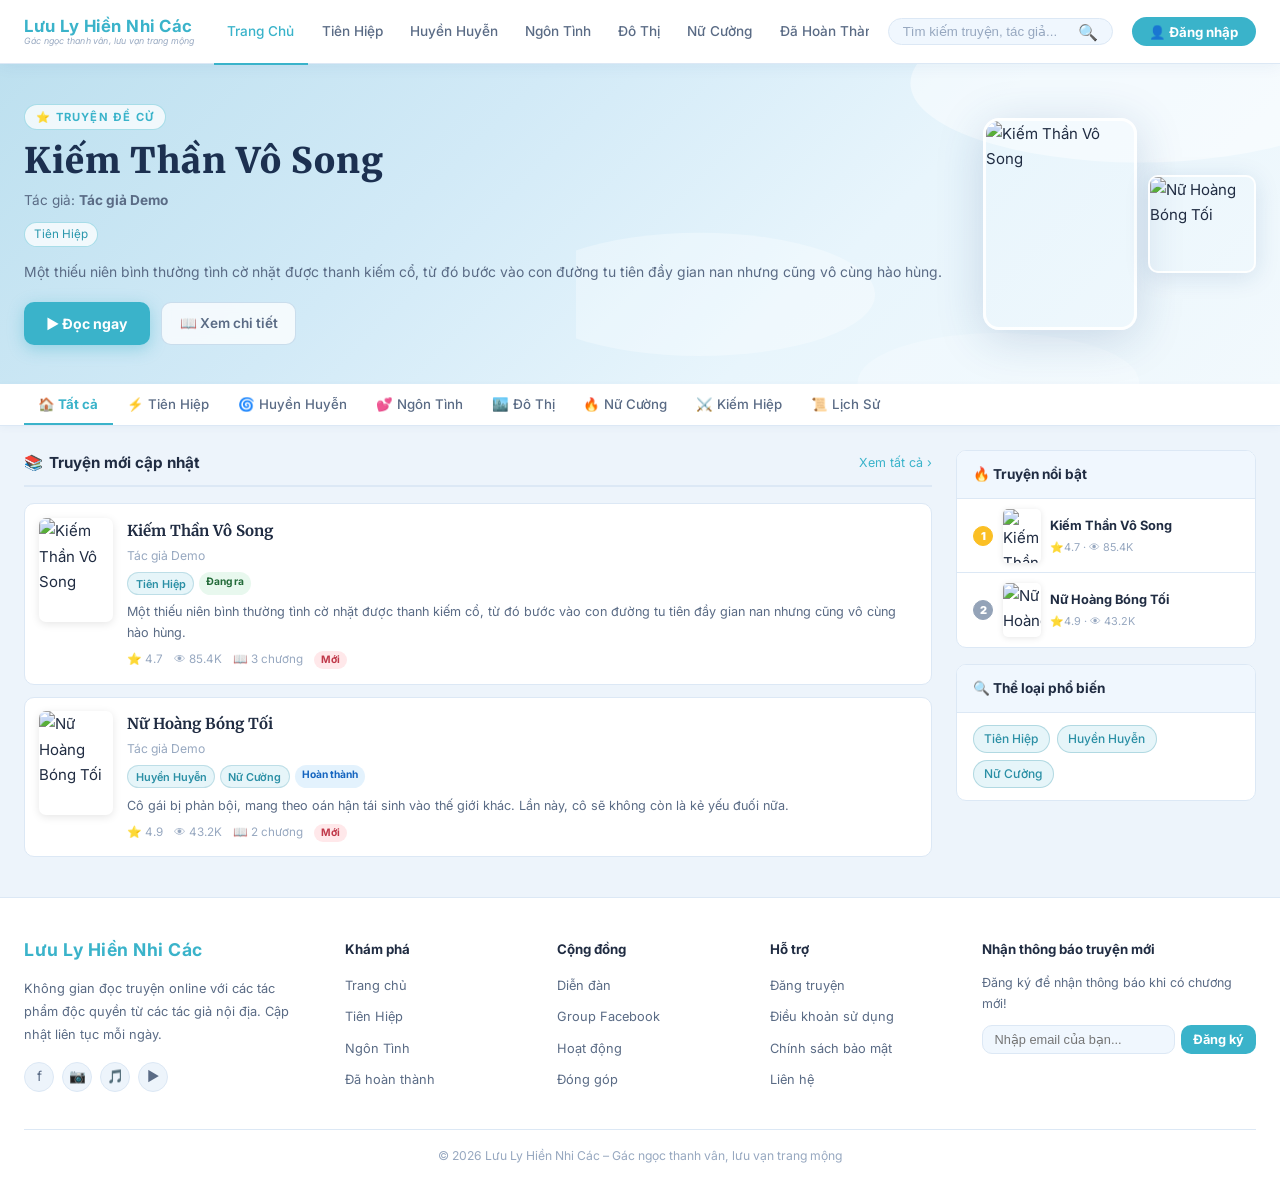
==== commit a6c3cfd9: "fix: remove hardcoded onclick from btn-login buttons + auth.js dropdown fix - js/auth.js: btn.remove" ====
--- a/index.html
+++ b/index.html
@@ -29,7 +29,7 @@
              onkeydown="if(event.key==='Enter')doSearch()">
       <button onclick="doSearch()">🔍</button>
     </div>
-    <button class="btn-login" onclick="alert('Tính năng sắp ra mắt!')">👤 Đăng nhập</button>
+    <button class="btn-login">👤 Đăng nhập</button>
   </div>
 </header>
 
@@ -123,8 +123,8 @@
       <h4>Hỗ trợ</h4>
       <ul>
         <li><a href="guide.html">Đăng truyện</a></li>
-        <li><a href="#">Điều khoản sử dụng</a></li>
-        <li><a href="#">Chính sách bảo mật</a></li>
+        <li><a href="dieu-khoan-su-dung.html">Điều khoản sử dụng</a></li>
+        <li><a href="chinh-sach-bao-mat.html">Chính sách bảo mật</a></li>
         <li><a href="#">Liên hệ</a></li>
       </ul>
     </div>
--- a/css/style.css
+++ b/css/style.css
@@ -687,6 +687,32 @@
   max-width:1280px; margin:0 auto; padding-top:1rem;
   border-top:1px solid var(--border); font-size:.76rem; color:var(--text3); text-align:center;
 }
+/* ── Static content pages (privacy policy, terms…) ── */
+.static-page-wrap { max-width:860px; margin:0 auto; }
+.static-page-card {
+  background:var(--card); border:1.5px solid var(--border);
+  border-radius:var(--radius-l); padding:2rem 2.2rem;
+}
+.static-page-title {
+  font-size:1.45rem; font-weight:700; color:var(--navy);
+  margin:0 0 .35rem;
+}
+.static-page-updated { font-size:.78rem; color:var(--text3); margin:0 0 1.4rem; }
+.static-page-card h2 {
+  font-size:1rem; font-weight:700; color:var(--navy);
+  margin:1.6rem 0 .55rem; padding-bottom:.3rem;
+  border-bottom:2px solid var(--pri-l);
+}
+.static-page-card p  { font-size:.9rem; color:var(--text2); line-height:1.75; margin:.4rem 0 .7rem; }
+.static-page-card ul { padding-left:1.3rem; margin:.35rem 0 .7rem; }
+.static-page-card li { font-size:.9rem; color:var(--text2); line-height:1.75; margin-bottom:.25rem; }
+.static-page-card a  { color:var(--primary); text-decoration:none; }
+.static-page-card a:hover { text-decoration:underline; }
+.static-page-contact {
+  margin-top:1.8rem; padding:1rem 1.2rem;
+  background:var(--pri-ll); border-left:4px solid var(--primary);
+  border-radius:8px; font-size:.87rem; color:var(--text2); line-height:1.7;
+}
 
 /* Guide page */
 .guide-hero {
@@ -757,10 +783,32 @@
 .admin-secret-link { text-align:center; margin-top:.6rem; }
 .admin-secret-link a { font-size:.71rem; color:var(--text3); text-decoration:none; }
 .admin-secret-link a:hover { color:var(--primary); }
+/* Role selection cards (register.html) */
+.role-cards { display:flex; flex-direction:column; gap:.55rem; margin-top:.35rem; }
+.role-card {
+  display:flex; align-items:flex-start; gap:.7rem;
+  padding:.65rem .8rem; border-radius:var(--radius);
+  border:2px solid var(--border2); cursor:pointer;
+  transition:border-color .18s, background .18s;
+  background:var(--bg2);
+}
+.role-card input[type=radio] { display:none; }
+.role-card-icon { font-size:1.35rem; flex-shrink:0; margin-top:.05rem; }
+.role-card-body { display:flex; flex-direction:column; gap:.15rem; }
+.role-card-title { font-size:.88rem; font-weight:600; color:var(--text); }
+.role-card-desc  { font-size:.76rem; color:var(--text2); line-height:1.4; }
+.role-card--active {
+  border-color:var(--primary);
+  background:var(--pri-ll,#f0fafd);
+}
+.role-card--active .role-card-title { color:var(--pri-d); }
 /* Password strength */
 .pw-strength-bar { display:flex; gap:3px; margin-top:.32rem; height:4px; }
 .pw-seg { flex:1; border-radius:4px; background:var(--border); transition:background .22s; }
 .pw-strength-label { font-size:.71rem; font-weight:700; margin-top:.22rem; color:var(--text3); }
+.pw-match-status   { font-size:.75rem; font-weight:600; margin-top:.3rem; min-height:1rem; }
+.pw-match-ok       { color:var(--green); }
+.pw-match-err      { color:var(--red); }
 /* OTP boxes */
 .otp-inputs { display:flex; gap:.5rem; justify-content:center; margin:1.2rem 0; }
 .otp-box {
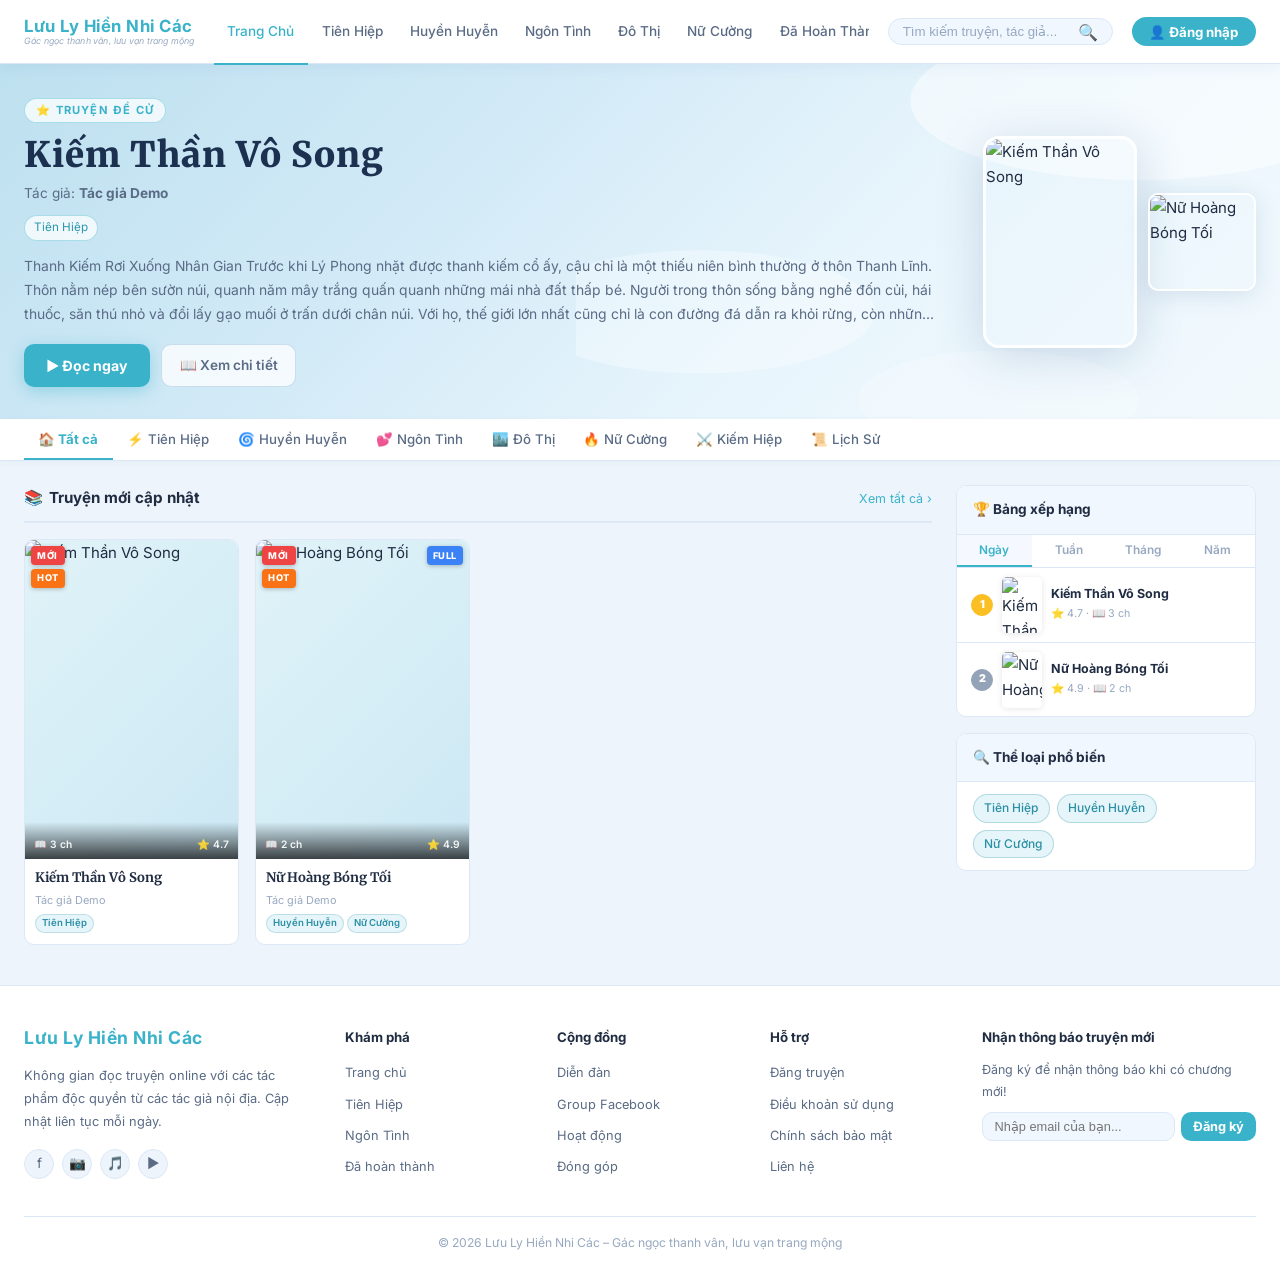
==== commit df643712: "Redesign homepage: vertical grid cards + ranking sidebar with tabs - css/style.css: add .card-v (ver" ====
--- a/index.html
+++ b/index.html
@@ -76,8 +76,14 @@
 
   <aside class="sidebar">
     <div class="sidebar-card">
-      <div class="sidebar-card-title">🔥 Truyện nổi bật</div>
-      <ul class="hot-list" id="hot-list"></ul>
+      <div class="sidebar-card-title">🏆 Bảng xếp hạng</div>
+      <div class="rank-tabs">
+        <button class="rank-tab active" onclick="switchRankTab(this,'day')">Ngày</button>
+        <button class="rank-tab" onclick="switchRankTab(this,'week')">Tuần</button>
+        <button class="rank-tab" onclick="switchRankTab(this,'month')">Tháng</button>
+        <button class="rank-tab" onclick="switchRankTab(this,'year')">Năm</button>
+      </div>
+      <div class="rank-list" id="rank-list"></div>
     </div>
     <div class="sidebar-card">
       <div class="sidebar-card-title">🔍 Thể loại phổ biến</div>
--- a/css/style.css
+++ b/css/style.css
@@ -297,6 +297,27 @@
 .badge-status-sm { border-radius:20px; padding:.04rem .44rem; font-size:.64rem; font-weight:700; }
 .bs-done    { background:#e3f2fd; color:#1565c0; }
 .bs-ongoing { background:#e8f8ee; color:#246b3a; }
+
+/* ── Series box (shown on story detail page) ── */
+.series-box { max-width:920px; margin:1.2rem auto; background:var(--card);
+  border:1.5px solid var(--border); border-radius:var(--radius-l); overflow:hidden; }
+.series-box-hdr { display:flex; align-items:center; gap:.75rem; padding:.85rem 1.1rem;
+  background:var(--pri-ll); border-bottom:1.5px solid var(--border); }
+.series-box-icon { font-size:1.5rem; flex-shrink:0; }
+.series-box-title { font-size:.95rem; font-weight:700; }
+.series-box-title a { color:var(--primary); text-decoration:none; }
+.series-box-title a:hover { text-decoration:underline; }
+.series-box-meta { font-size:.75rem; color:var(--text3); margin-top:.1rem; }
+.series-taps { display:flex; flex-wrap:wrap; gap:.45rem; padding:.85rem 1.1rem; }
+.series-tap { display:flex; flex-direction:column; align-items:center; padding:.5rem .75rem;
+  border:1.5px solid var(--border2); border-radius:8px; text-decoration:none;
+  background:var(--bg2); transition:border-color .16s, background .16s; min-width:80px; max-width:140px;
+  text-align:center; }
+.series-tap:hover { border-color:var(--primary); background:var(--pri-l); }
+.series-tap.active { border-color:var(--primary); background:var(--pri-l); }
+.series-tap .tap-num { font-size:.68rem; font-weight:700; color:var(--primary); }
+.series-tap .tap-title { font-size:.74rem; color:var(--text); margin-top:.18rem;
+  overflow:hidden; text-overflow:ellipsis; white-space:nowrap; max-width:120px; }
 
 /* ── SIDEBAR ── */
 .sidebar {
@@ -347,6 +368,136 @@
   cursor:pointer; text-decoration:none; transition:all .15s;
 }
 .trend-tag:hover { background:var(--pri-l); border-color:var(--primary); }
+
+/* ── VERTICAL CARD GRID (homepage) ── */
+.story-grid {
+  display:grid;
+  grid-template-columns:repeat(4,1fr);
+  gap:1rem;
+}
+@media(max-width:1080px){ .story-grid{ grid-template-columns:repeat(3,1fr); } }
+@media(max-width:640px) { .story-grid{ grid-template-columns:repeat(2,1fr); gap:.65rem; } }
+
+.card-v {
+  background:var(--card); border:1.5px solid var(--border);
+  border-radius:var(--radius); overflow:hidden; cursor:pointer;
+  transition:box-shadow .2s, transform .15s, border-color .2s;
+  display:flex; flex-direction:column;
+}
+.card-v:hover { box-shadow:var(--shadow-m); border-color:var(--primary); transform:translateY(-2px); }
+
+.card-v-cover-wrap {
+  position:relative; aspect-ratio:2/3; overflow:hidden;
+  background:linear-gradient(135deg,var(--pri-l),#cce8f4);
+  flex-shrink:0;
+}
+.card-v-cover { width:100%; height:100%; object-fit:cover; transition:transform .35s; }
+.card-v:hover .card-v-cover { transform:scale(1.05); }
+.card-v-ph {
+  width:100%; height:100%;
+  display:flex; align-items:center; justify-content:center;
+  font-size:2.5rem; color:var(--primary);
+}
+
+/* Badge overlays */
+.card-v-badges {
+  position:absolute; top:.4rem; left:.4rem;
+  display:flex; flex-direction:column; gap:.22rem;
+  z-index:2;
+}
+.badge-vn { /* MỚI */
+  background:#ef4444; color:#fff;
+  font-size:.58rem; font-weight:800; letter-spacing:.05em;
+  padding:.1rem .38rem; border-radius:4px;
+  text-transform:uppercase; display:inline-block;
+  box-shadow:0 1px 4px rgba(0,0,0,.25);
+}
+.badge-vf { /* FULL */
+  position:absolute; top:.4rem; right:.4rem; z-index:2;
+  background:#3b82f6; color:#fff;
+  font-size:.58rem; font-weight:800; letter-spacing:.05em;
+  padding:.1rem .38rem; border-radius:4px;
+  text-transform:uppercase;
+  box-shadow:0 1px 4px rgba(0,0,0,.25);
+}
+.badge-vh { /* HOT */
+  background:#f97316; color:#fff;
+  font-size:.58rem; font-weight:800; letter-spacing:.05em;
+  padding:.1rem .38rem; border-radius:4px;
+  text-transform:uppercase; display:inline-block;
+  box-shadow:0 1px 4px rgba(0,0,0,.25);
+}
+
+/* Stats bar at bottom of cover */
+.card-v-bar {
+  position:absolute; bottom:0; left:0; right:0; z-index:2;
+  background:linear-gradient(to top,rgba(0,0,0,.72) 0%,transparent 100%);
+  padding:.9rem .55rem .38rem;
+  display:flex; align-items:center; justify-content:space-between;
+  font-size:.64rem; color:rgba(255,255,255,.92); font-weight:600;
+  gap:.3rem;
+}
+
+/* Card text body */
+.card-v-body { padding:.55rem .65rem .65rem; flex:1; display:flex; flex-direction:column; }
+.card-v-title {
+  font-size:.82rem; font-weight:700;
+  font-family:'Merriweather',Georgia,serif; color:var(--text);
+  display:-webkit-box; -webkit-line-clamp:2; -webkit-box-orient:vertical; overflow:hidden;
+  line-height:1.45; margin-bottom:.22rem;
+  transition:color .18s;
+}
+.card-v:hover .card-v-title { color:var(--primary); }
+.card-v-author {
+  font-size:.68rem; color:var(--text3); margin-bottom:.28rem;
+  overflow:hidden; text-overflow:ellipsis; white-space:nowrap;
+}
+.card-v-tags { display:flex; flex-wrap:wrap; gap:.2rem; margin-top:auto; }
+.card-v-tags .tag { font-size:.6rem; padding:.04rem .36rem; }
+
+/* ── RANKING SIDEBAR ── */
+.rank-tabs {
+  display:flex; border-bottom:1.5px solid var(--border);
+}
+.rank-tab {
+  flex:1; padding:.52rem .2rem;
+  font-size:.74rem; font-weight:600; color:var(--text3);
+  background:transparent; border:none;
+  border-bottom:2px solid transparent;
+  transition:color .15s, border-color .15s; cursor:pointer;
+}
+.rank-tab:hover { color:var(--primary); }
+.rank-tab.active {
+  color:var(--primary); border-bottom-color:var(--primary);
+  background:var(--bg2);
+}
+.rank-list { }
+.rank-item {
+  display:flex; align-items:center; gap:.55rem;
+  padding:.55rem .9rem; border-bottom:1px solid var(--border);
+  text-decoration:none; transition:background .14s;
+}
+.rank-item:last-child { border-bottom:none; }
+.rank-item:hover { background:var(--pri-ll); }
+.rank-num {
+  width:22px; min-width:22px; height:22px; border-radius:50%;
+  display:flex; align-items:center; justify-content:center;
+  font-size:.67rem; font-weight:900; flex-shrink:0;
+  background:var(--bg); color:var(--text3); border:1.5px solid var(--border);
+}
+.rank-num.r1 { background:#fbbf24; color:#fff; border-color:#fbbf24; }
+.rank-num.r2 { background:#94a3b8; color:#fff; border-color:#94a3b8; }
+.rank-num.r3 { background:#b07245; color:#fff; border-color:#b07245; }
+.rank-cover { width:40px; height:56px; border-radius:5px; object-fit:cover; flex-shrink:0; box-shadow:0 1px 6px rgba(0,0,0,.1); }
+.rank-cover-ph { width:40px; height:56px; border-radius:5px; background:var(--pri-l); display:flex; align-items:center; justify-content:center; font-size:1.1rem; flex-shrink:0; }
+.rank-info { flex:1; min-width:0; }
+.rank-title {
+  font-size:.78rem; font-weight:700; color:var(--text);
+  display:-webkit-box; -webkit-line-clamp:2; -webkit-box-orient:vertical; overflow:hidden;
+  line-height:1.35; margin-bottom:.15rem; transition:color .14s;
+}
+.rank-item:hover .rank-title { color:var(--primary); }
+.rank-meta { font-size:.67rem; color:var(--text3); }
 
 /* ── STORY DETAIL ── */
 .story-layout {
@@ -616,6 +767,12 @@
 }
 .countdown-circle span { animation:none; }
 @keyframes cspin { to { transform:rotate(360deg); } }
+@keyframes logo-shimmer { 0%{background-position:0%} 100%{background-position:300%} }
+@keyframes logo-typing  {
+  0%,100% { width:0; border-color:transparent; }
+  10%,85% { border-color:var(--primary); }
+  15%,80% { width:100%; }
+}
 .intst-btns { display:flex; align-items:center; justify-content:center; gap:.65rem; }
 .btn-skip {
   background:transparent; color:var(--text2); border:1.5px solid var(--border);
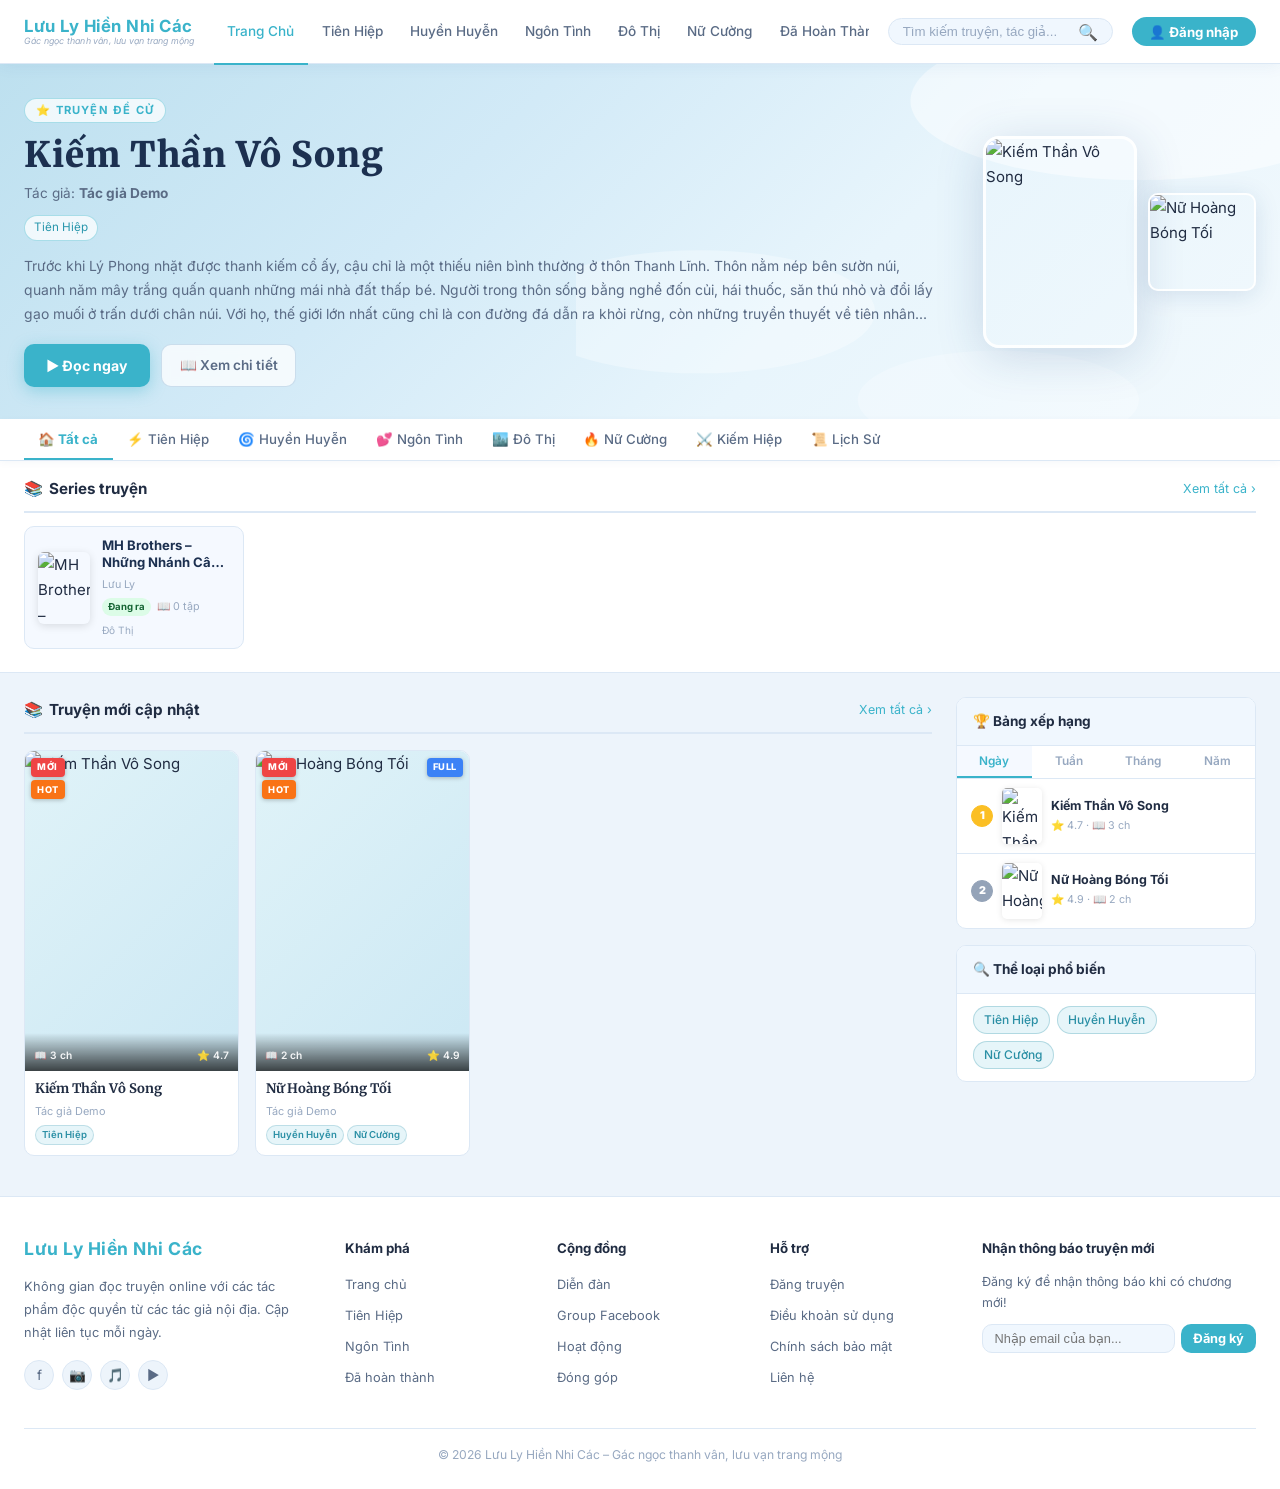
==== commit 6bfd1016: "Add series section to homepage between genre tabs and story grid - index.html: add #series-home-wrap" ====
--- a/index.html
+++ b/index.html
@@ -59,6 +59,17 @@
     <button class="genre-tab" onclick="filterGenre(this,'Nữ Cường')">🔥 Nữ Cường</button>
     <button class="genre-tab" onclick="filterGenre(this,'Kiếm Hiệp')">⚔️ Kiếm Hiệp</button>
     <button class="genre-tab" onclick="filterGenre(this,'Lịch Sử')">📜 Lịch Sử</button>
+  </div>
+</div>
+
+<!-- SERIES ROW -->
+<div class="series-home-wrap" id="series-home-wrap" style="display:none">
+  <div class="series-home-inner">
+    <div class="section-hdr" style="margin-bottom:.8rem">
+      <h2>📚 <span>Series truyện</span></h2>
+      <a href="#" id="series-home-viewall" style="font-size:.78rem;color:var(--primary)">Xem tất cả ›</a>
+    </div>
+    <div class="series-home-row" id="series-home-row"></div>
   </div>
 </div>
 
--- a/css/style.css
+++ b/css/style.css
@@ -369,6 +369,68 @@
 }
 .trend-tag:hover { background:var(--pri-l); border-color:var(--primary); }
 
+/* ── SERIES HOME ROW ── */
+.series-home-wrap {
+  background:#fff; border-bottom:1.5px solid var(--border);
+  padding:.9rem 0 1.1rem;
+}
+.series-home-inner {
+  max-width:1280px; margin:0 auto; padding:0 1.5rem;
+}
+.series-home-row {
+  display:flex; gap:.85rem; overflow-x:auto;
+  scrollbar-width:thin; scrollbar-color:var(--border) transparent;
+  padding-bottom:.3rem;
+}
+.series-home-row::-webkit-scrollbar { height:4px; }
+.series-home-row::-webkit-scrollbar-thumb { background:var(--border2); border-radius:4px; }
+
+.series-card-h {
+  display:flex; align-items:center; gap:.75rem;
+  background:var(--bg2); border:1.5px solid var(--border);
+  border-radius:var(--radius); padding:.6rem .8rem;
+  min-width:220px; max-width:220px;
+  cursor:pointer; text-decoration:none;
+  transition:box-shadow .18s, border-color .18s, transform .15s;
+  flex-shrink:0;
+}
+.series-card-h:hover {
+  box-shadow:var(--shadow-s); border-color:var(--primary);
+  transform:translateY(-1px);
+}
+.series-card-h-cover {
+  width:52px; min-width:52px; height:72px;
+  border-radius:6px; object-fit:cover;
+  box-shadow:0 2px 8px rgba(0,0,0,.12); flex-shrink:0;
+}
+.series-card-h-ph {
+  width:52px; min-width:52px; height:72px;
+  border-radius:6px; background:linear-gradient(135deg,var(--pri-l),#cce8f4);
+  display:flex; align-items:center; justify-content:center;
+  font-size:1.4rem; flex-shrink:0;
+}
+.series-card-h-info { flex:1; min-width:0; }
+.series-card-h-title {
+  font-size:.82rem; font-weight:700; color:var(--navy);
+  display:-webkit-box; -webkit-line-clamp:2; -webkit-box-orient:vertical; overflow:hidden;
+  line-height:1.35; margin-bottom:.22rem;
+  transition:color .15s;
+}
+.series-card-h:hover .series-card-h-title { color:var(--primary); }
+.series-card-h-author {
+  font-size:.67rem; color:var(--text3); margin-bottom:.25rem;
+  overflow:hidden; text-overflow:ellipsis; white-space:nowrap;
+}
+.series-card-h-meta {
+  display:flex; align-items:center; gap:.35rem; flex-wrap:wrap;
+}
+.series-card-h-meta .rb {
+  font-size:.6rem; padding:.06rem .38rem; border-radius:20px;
+  font-weight:700;
+}
+.rb-ok     { background:#dbeafe; color:#1d4ed8; }
+.rb-reader { background:#dcfce7; color:#166534; }
+
 /* ── VERTICAL CARD GRID (homepage) ── */
 .story-grid {
   display:grid;
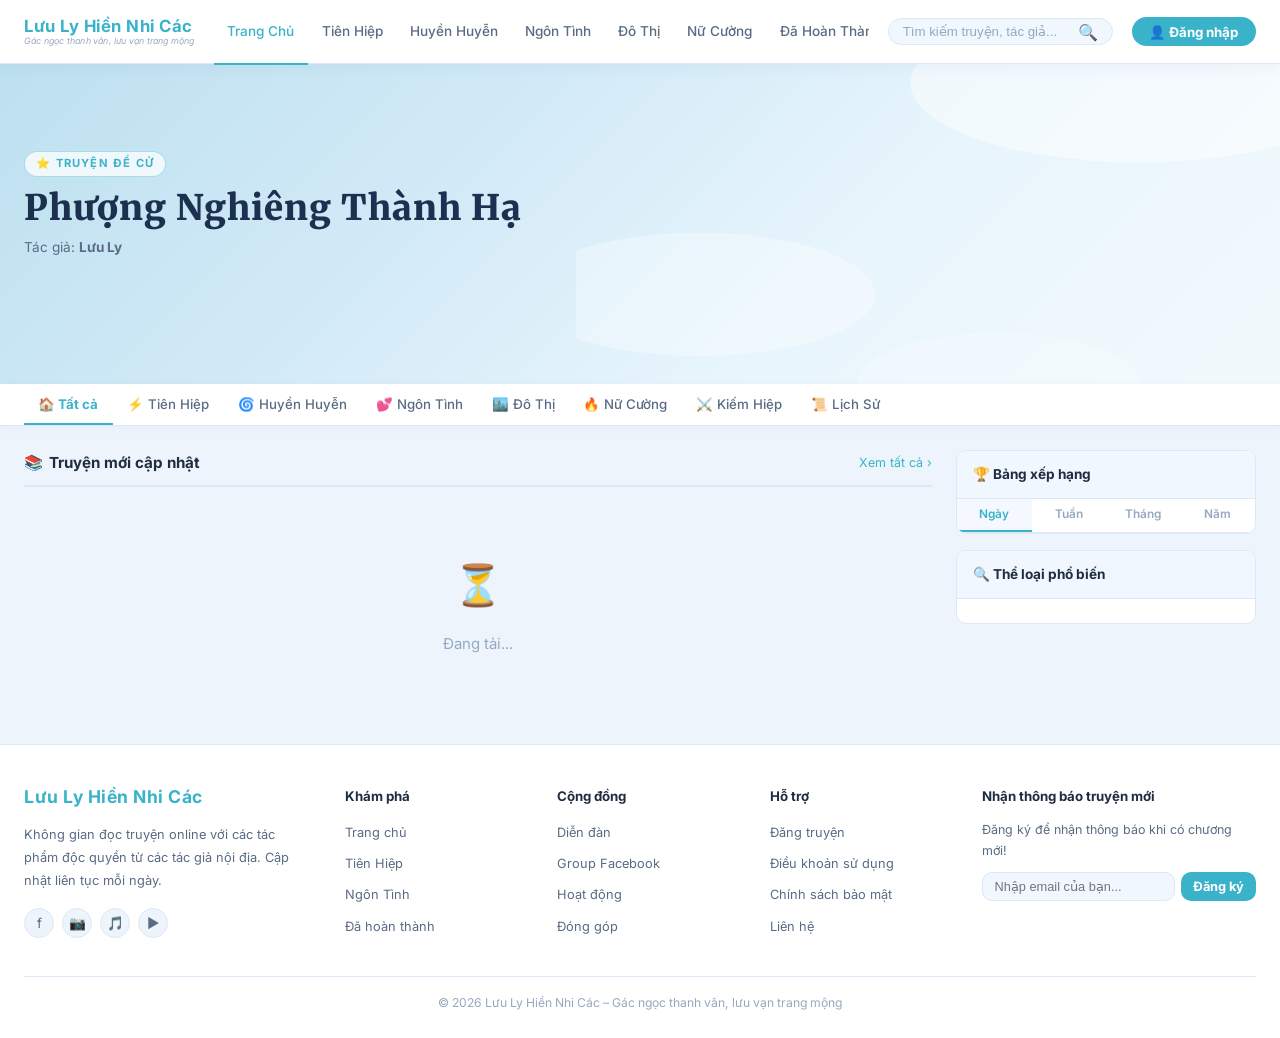
==== commit 5482ced8: "Don dep va toi uu SEO: go 2 truyen demo, sua the loai 7 truyen, them meta SEO/OG, robots.txt, sitema" ====
--- a/index.html
+++ b/index.html
@@ -3,7 +3,16 @@
 <head>
   <meta charset="UTF-8">
   <meta name="viewport" content="width=device-width, initial-scale=1.0">
-  <title>Lưu Ly Hiền Nhi Các – Gác Ngọc Thanh Vân</title>
+  <title>Lưu Ly Hiền Nhi Các – Gác Ngọc Thanh Vân | Đọc Truyện Ngôn Tình Online</title>
+  <meta name="description" content="Đọc truyện ngôn tình cổ đại, đô thị hiện đại độc quyền từ tác giả Lưu Ly. Truyện hoàn thành trọn bộ, cập nhật liên tục, đọc miễn phí tại Lưu Ly Hiền Nhi Các.">
+  <meta property="og:type" content="website">
+  <meta property="og:site_name" content="Lưu Ly Hiền Nhi Các">
+  <meta property="og:title" content="Lưu Ly Hiền Nhi Các – Gác Ngọc Thanh Vân">
+  <meta property="og:description" content="Đọc truyện ngôn tình cổ đại, đô thị hiện đại độc quyền từ tác giả Lưu Ly. Truyện hoàn thành trọn bộ, đọc miễn phí.">
+  <meta property="og:url" content="https://luulyhnc.github.io/luulyhiennhicac/">
+  <meta property="og:image" content="https://raw.githubusercontent.com/luulyhnc/luulyhiennhicac/main/images/covers/1779604136788-efe1.png">
+  <meta name="twitter:card" content="summary_large_image">
+  <link rel="canonical" href="https://luulyhnc.github.io/luulyhiennhicac/">
   <link rel="stylesheet" href="css/style.css">
 </head>
 <body>
--- a/css/style.css
+++ b/css/style.css
@@ -120,6 +120,11 @@
   white-space:nowrap; flex-shrink:0; transition:background .2s;
 }
 .btn-login:hover { background:var(--pri-d); }
+
+/* ── Animated background layer (injected by applyIfaceSettings) ── */
+.llhnc-bg-img { pointer-events:none; }
+/* Logo image replaces text — keep img inline */
+.logo-main img { display:inline-block; vertical-align:middle; max-width:100%; height:auto; }
 
 /* ── HERO BANNER ── */
 .hero-banner {
@@ -605,6 +610,8 @@
   background:var(--bg3); border:1px solid var(--border); border-radius:var(--radius);
   padding:.9rem 1rem; font-size:.87rem; color:var(--text2); line-height:1.8; margin:.8rem 0;
 }
+.desc-box p { margin:0 0 .85em 0; }
+.desc-box p:last-child { margin-bottom:0; }
 .action-btns { display:flex; gap:.7rem; flex-wrap:wrap; margin-top:.9rem; }
 
 /* Chapter list */
@@ -687,10 +694,17 @@
   background:#fff; border-radius:var(--radius); padding:2.2rem 2.8rem;
   border:1.5px solid var(--border); box-shadow:var(--shadow-s);
   font-size:var(--reader-fs,17px); line-height:var(--reader-lh,1.8);
-  color:var(--text); white-space:pre-wrap;
+  color:var(--text);
   font-family:var(--reader-font,'Merriweather',Georgia,serif);
   transition:background .3s, color .3s, font-size .15s, line-height .15s;
 }
+/* Paragraph spacing in reader */
+.reader-body p {
+  margin:0 0 1.25em 0;
+  text-indent:1.8em;
+}
+.reader-body p:first-child { text-indent:0; }
+.reader-body p:last-child  { margin-bottom:0; }
 body.reader-light .reader-body { background:#f5f0e8; color:#2c2018; border-color:#d8cfc4; }
 body.reader-sepia  .reader-body { background:#f0e6d0; color:#3d2b1f; border-color:#d4c5a9; }
 body.reader-dark   .reader-body { background:#1e2430; color:#c8d0dc; border-color:#2e3a4a; }
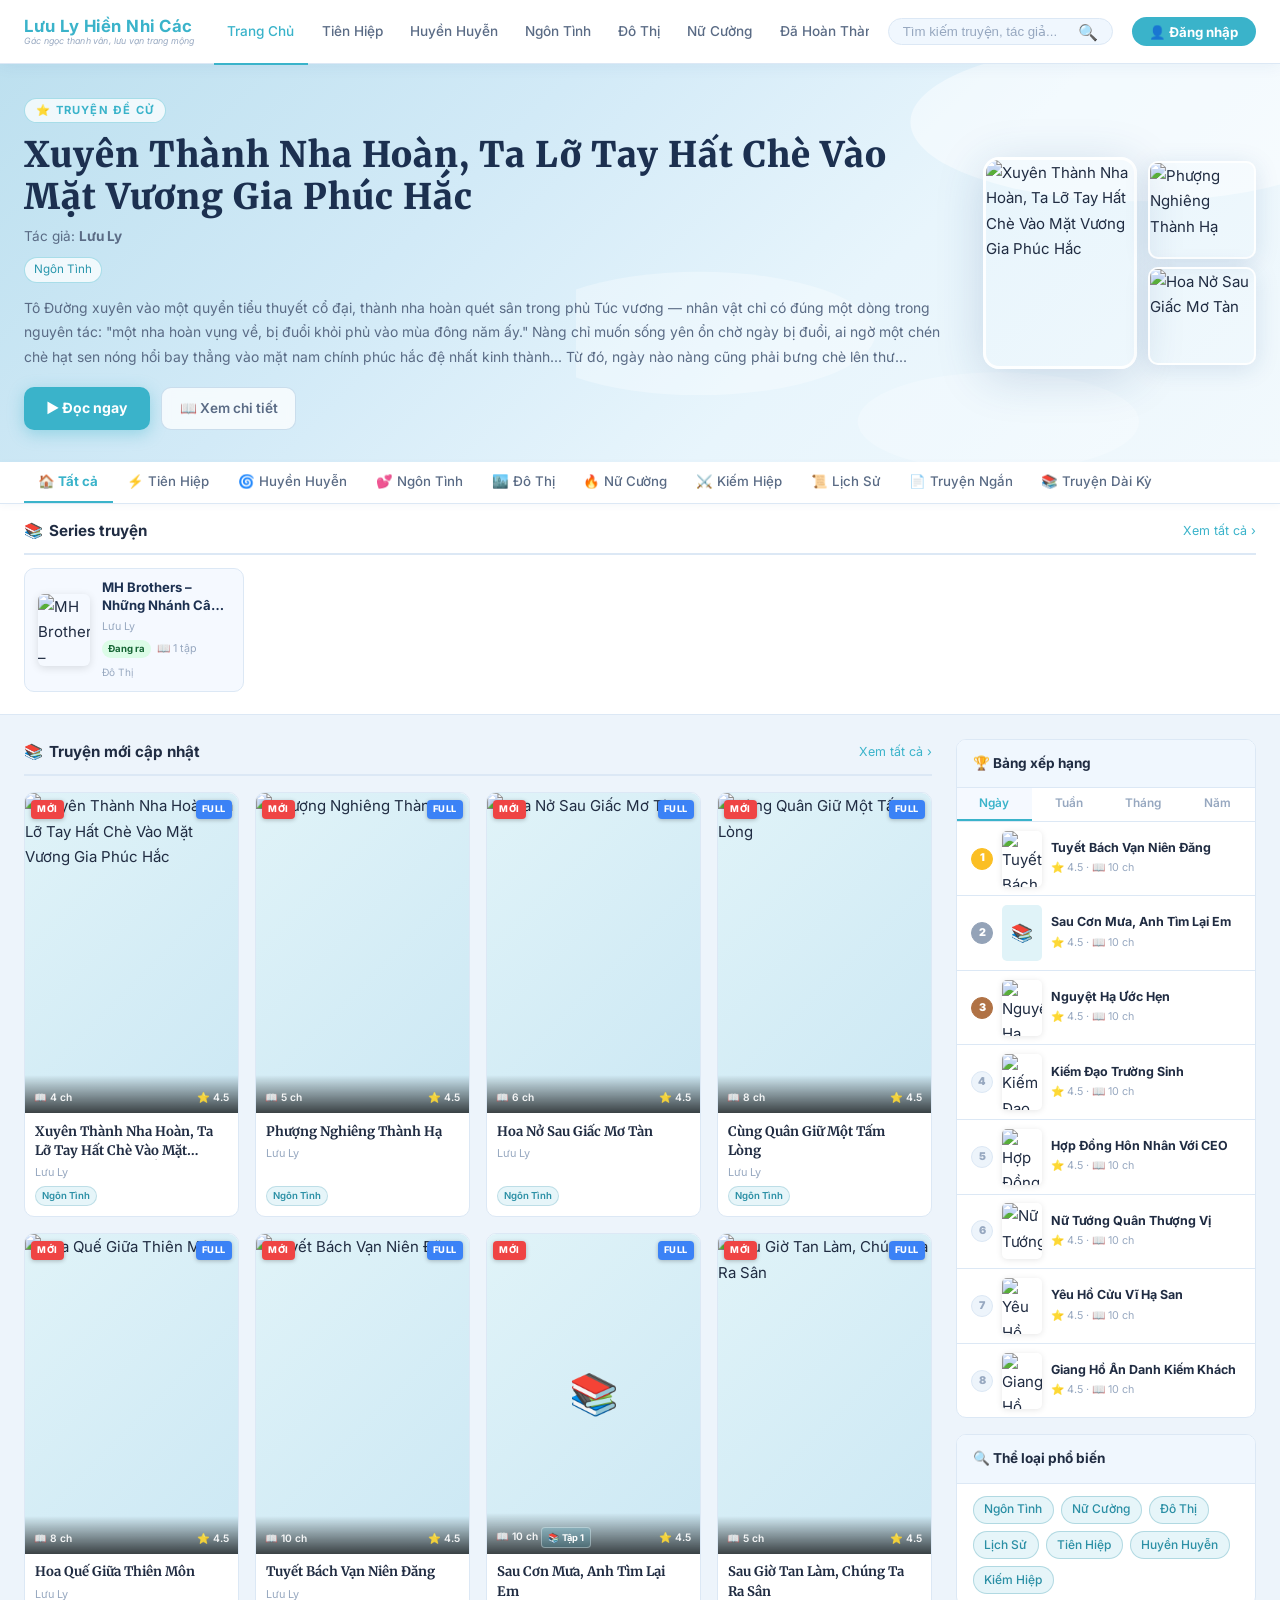
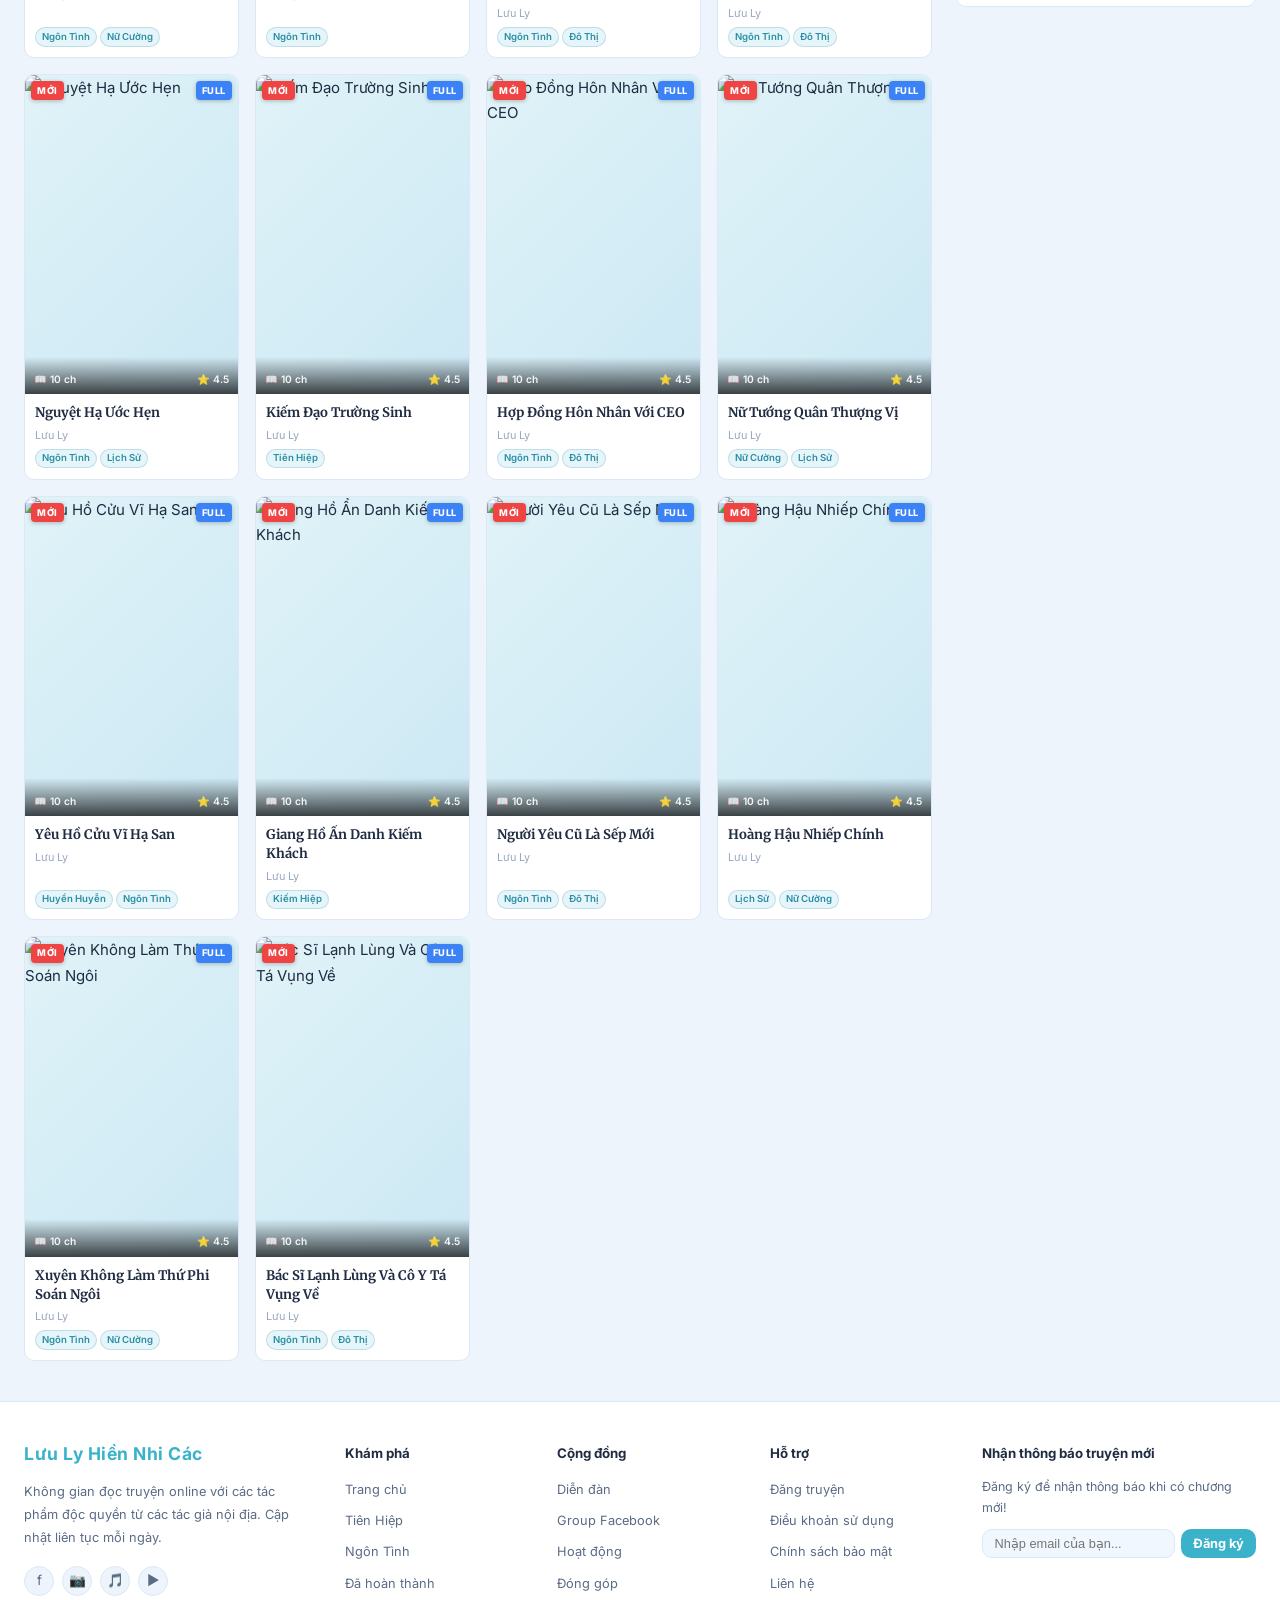
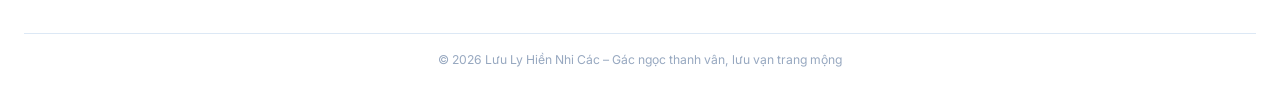
==== commit 4a2c16ab: "Them phan loai Truyen Ngan / Truyen Dai Ky, filter theo do dai truyen Co-Authored-By: Claude Fable 5" ====
--- a/index.html
+++ b/index.html
@@ -68,6 +68,8 @@
     <button class="genre-tab" onclick="filterGenre(this,'Nữ Cường')">🔥 Nữ Cường</button>
     <button class="genre-tab" onclick="filterGenre(this,'Kiếm Hiệp')">⚔️ Kiếm Hiệp</button>
     <button class="genre-tab" onclick="filterGenre(this,'Lịch Sử')">📜 Lịch Sử</button>
+    <button class="genre-tab" onclick="filterLength(this,'Ngắn')">📄 Truyện Ngắn</button>
+    <button class="genre-tab" onclick="filterLength(this,'Dài kỳ')">📚 Truyện Dài Kỳ</button>
   </div>
 </div>
 
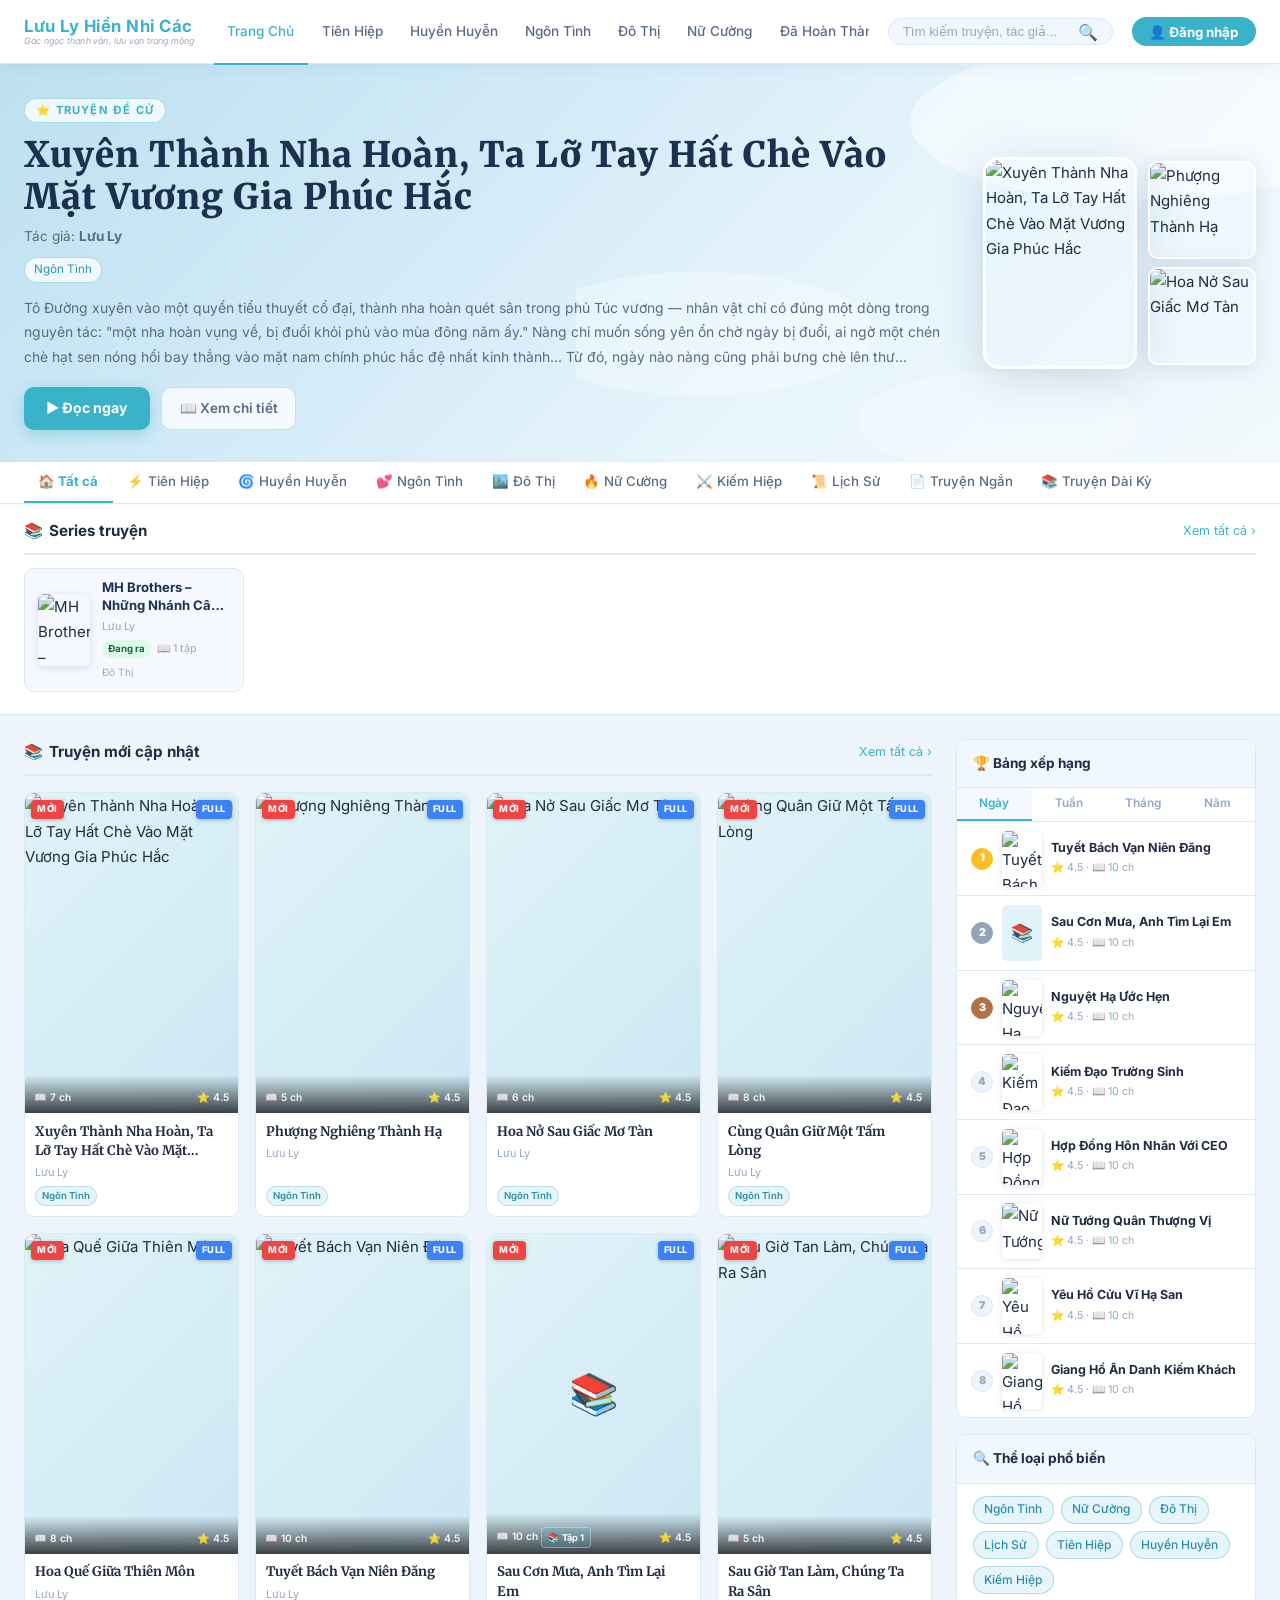
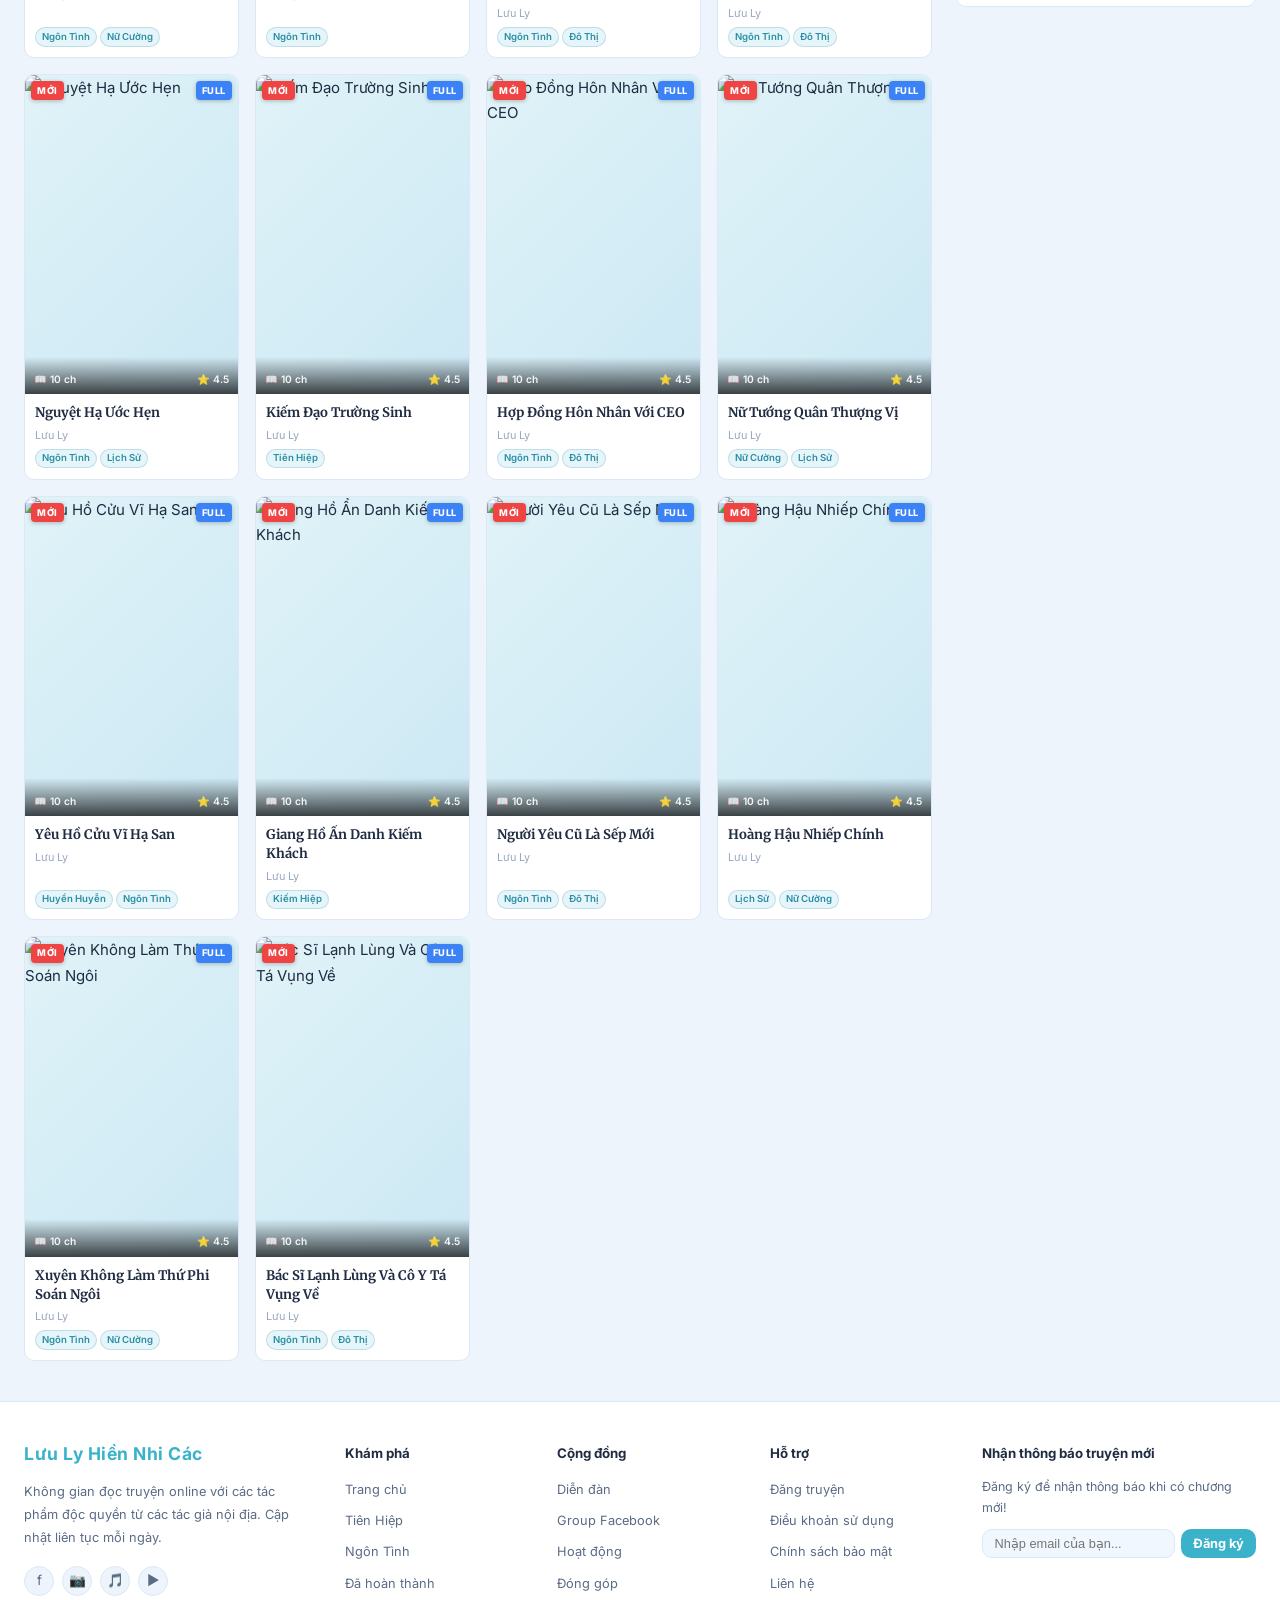
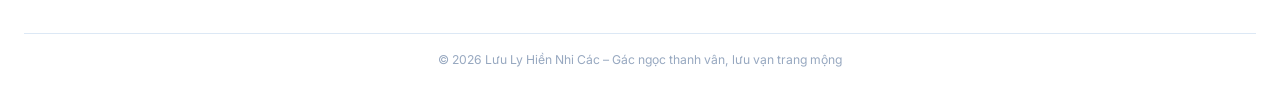
==== commit 6876fe02: "Gan Google Analytics (GA4) vao toan bo 12 trang web Co-Authored-By: Claude Fable 5 <noreply@anthropi" ====
--- a/index.html
+++ b/index.html
@@ -1,6 +1,15 @@
 <!DOCTYPE html>
 <html lang="vi">
 <head>
+<!-- Google Analytics (GA4) -->
+<script async src="https://www.googletagmanager.com/gtag/js?id=G-MFC0XH8MX5"></script>
+<script>
+  window.dataLayer = window.dataLayer || [];
+  function gtag(){dataLayer.push(arguments);}
+  gtag('js', new Date());
+  gtag('config', 'G-MFC0XH8MX5');
+</script>
+
   <meta charset="UTF-8">
   <meta name="viewport" content="width=device-width, initial-scale=1.0">
   <title>Lưu Ly Hiền Nhi Các – Gác Ngọc Thanh Vân | Đọc Truyện Ngôn Tình Online</title>
